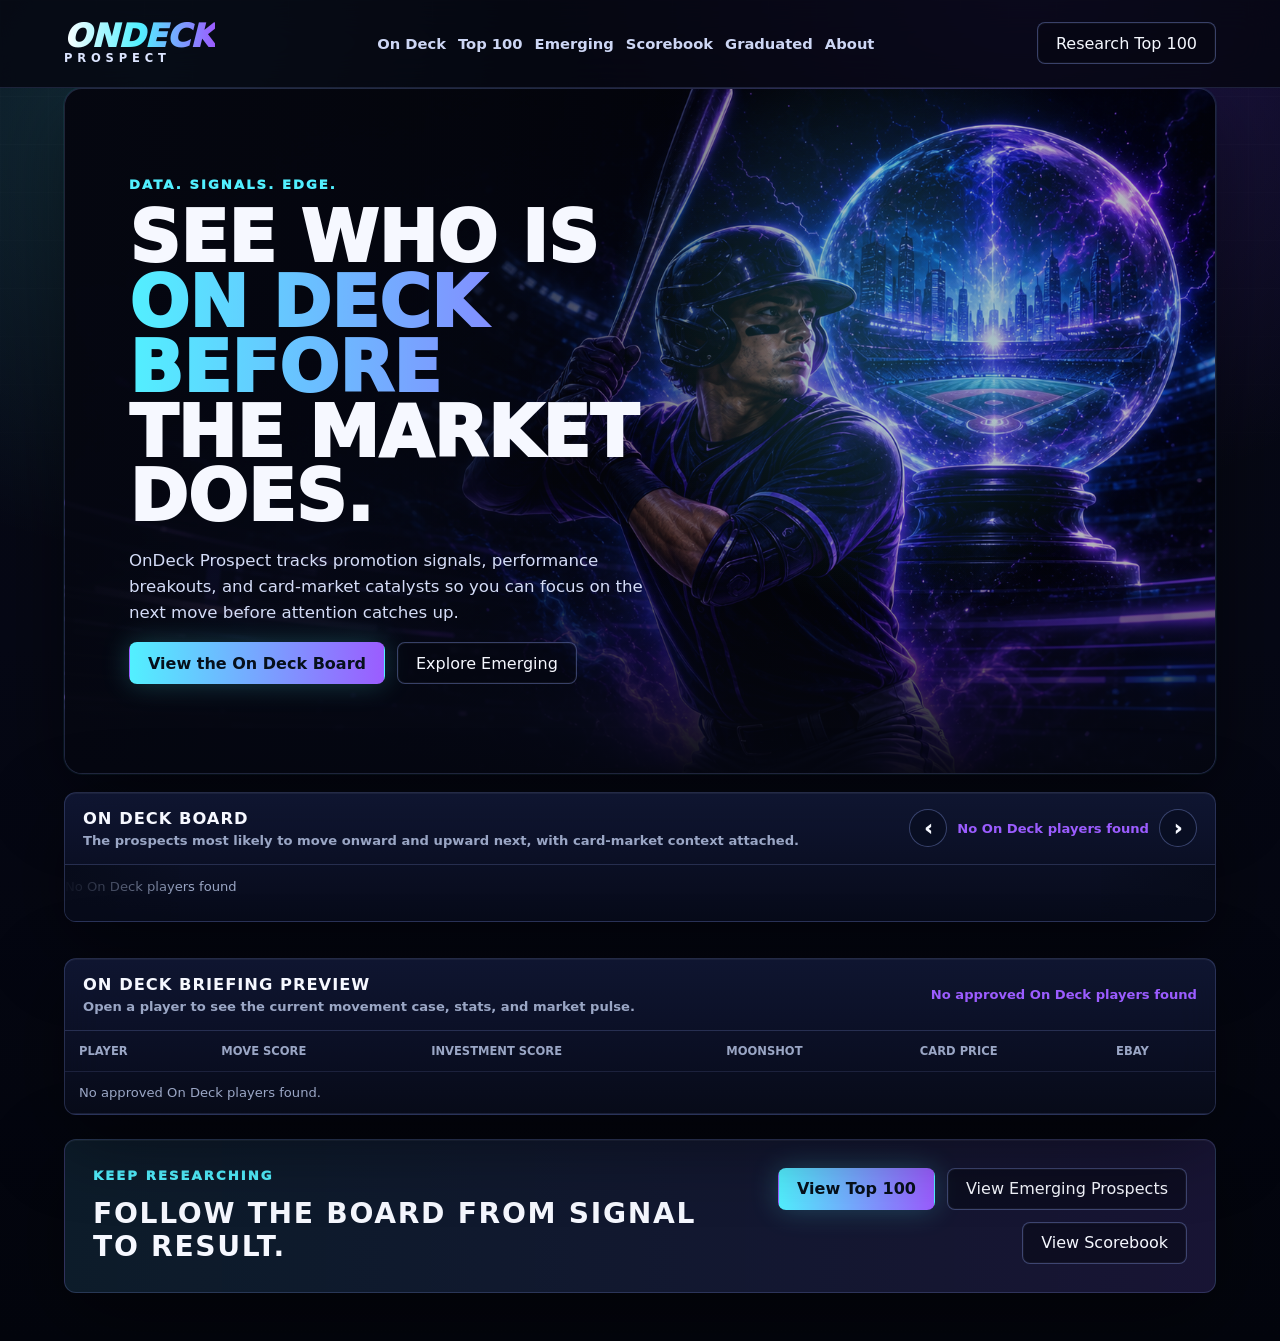
==== index.html @ cf43158f "Refactor On Deck board scoring" ====
<!doctype html>
<html lang="en">
  <head>
    <meta charset="UTF-8" />
    <meta name="viewport" content="width=device-width, initial-scale=1.0" />
    <title>OnDeck Prospect | On Deck Market Intelligence</title>
    <link rel="icon" type="image/svg+xml" href="./assets/favicon.svg?v=20260626-31" />
    <link rel="stylesheet" href="./styles.css?v=20260709-ondeck-scores-1" />
  </head>
  <body>
    <header class="app-header">
      <a class="brand-mark" href="./index.html" aria-label="OnDeck Prospect home">
        <strong>OnDeck</strong>
        <span>Prospect</span>
      </a>
      <nav class="main-nav" aria-label="Primary navigation">
        <a href="./index.html" class="active" aria-current="page">On Deck</a>
        <a href="./top100.html">Top 100</a>
        <a href="./emerging.html">Emerging</a>
        <a href="./scorebook.html">Scorebook</a>
        <a href="./graduated.html">Graduated</a>
        <a href="./about.html">About</a>
      </nav>
      <div class="header-actions">
        <a class="button ghost" href="./top100.html">Research Top 100</a>
      </div>
    </header>

    <main id="dashboard" class="app-shell home-shell">
      <section class="hero-panel" aria-label="OnDeck Prospect hero">
        <div class="hero-copy">
          <p class="eyebrow">Data. Signals. Edge.</p>
          <h1>
            <span>See who is</span>
            <span>on deck before</span>
            <span>the market does.</span>
          </h1>
          <p>
            OnDeck Prospect tracks promotion signals, performance breakouts, and card-market
            catalysts so you can focus on the next move before attention catches up.
          </p>
          <div class="hero-actions">
            <a class="button primary" href="#on-deck">View the On Deck Board</a>
            <a class="button ghost" href="./emerging.html">Explore Emerging</a>
          </div>
        </div>
      </section>

      <section id="on-deck" class="market-board" aria-label="On Deck next prospect moves">
        <div class="panel-heading">
          <div>
            <h2>On Deck Board</h2>
            <p>The prospects most likely to move onward and upward next, with card-market context attached.</p>
          </div>
          <div class="deck-controls" aria-label="On Deck Board controls">
            <button id="deck-prev" class="icon-button" type="button" aria-label="Previous On Deck cards">‹</button>
            <span id="market-count">Loading board data...</span>
            <button id="deck-next" class="icon-button" type="button" aria-label="Next On Deck cards">›</button>
          </div>
        </div>
        <div id="market-board" class="market-grid"></div>
      </section>

      <section id="prospects" class="content-grid briefing-preview">
        <div class="table-panel">
          <div class="panel-heading">
            <div>
              <h2>On Deck Briefing Preview</h2>
              <p>Open a player to see the current movement case, stats, and market pulse.</p>
            </div>
            <span id="row-count">Loading board data...</span>
          </div>
          <div class="table-wrap">
            <table class="on-deck-table">
              <thead>
                <tr>
                  <th>Player</th>
                  <th>Move Score</th>
                  <th>Investment Score</th>
                  <th>Moonshot</th>
                  <th>Card Price</th>
                  <th>eBay</th>
                </tr>
              </thead>
              <tbody id="prospect-rows"></tbody>
            </table>
          </div>
        </div>

        <aside class="card-panel" aria-label="Selected On Deck briefing" hidden>
          <div id="player-card" class="player-card empty">
            <p>Select a player to open the On Deck Briefing.</p>
          </div>
        </aside>
      </section>

      <section class="home-cta" aria-label="Keep researching">
        <div>
          <p class="eyebrow">Keep researching</p>
          <h2>Follow the board from signal to result.</h2>
        </div>
        <div class="home-cta-actions">
          <a class="button primary" href="./top100.html">View Top 100</a>
          <a class="button ghost" href="./emerging.html">View Emerging Prospects</a>
          <a class="button ghost" href="./scorebook.html">View Scorebook</a>
        </div>
      </section>
    </main>

    <script type="module" src="./src/app.js?v=20260709-ondeck-scores-1"></script>
  </body>
</html>
---- styles.css ----
:root {
  color-scheme: dark;
  --page: #050711;
  --panel: rgba(10, 15, 33, 0.82);
  --panel-strong: rgba(13, 19, 43, 0.94);
  --ink: #f6f8ff;
  --muted: #9aa6c5;
  --line: rgba(151, 170, 255, 0.2);
  --cyan: #52f0ff;
  --blue: #4f8dff;
  --violet: #9b5cff;
  --pink: #ff5fcf;
  --green: #38f5a6;
  --yellow: #ffd166;
  --red: #ff6678;
  --shadow: 0 24px 80px rgba(0, 0, 0, 0.45);
  font-family:
    Inter, ui-sans-serif, system-ui, -apple-system, BlinkMacSystemFont, "Segoe UI",
    sans-serif;
}

* {
  box-sizing: border-box;
}

html {
  scroll-behavior: smooth;
}

body {
  margin: 0;
  min-width: 320px;
  color: var(--ink);
  background:
    radial-gradient(circle at 80% 0%, rgba(117, 62, 255, 0.26), transparent 32rem),
    radial-gradient(circle at 12% 8%, rgba(82, 240, 255, 0.16), transparent 28rem),
    linear-gradient(180deg, #070914 0%, #060815 48%, #03050d 100%);
}

body::before {
  content: "";
  position: fixed;
  inset: 0;
  pointer-events: none;
  background:
    linear-gradient(rgba(255, 255, 255, 0.025) 1px, transparent 1px),
    linear-gradient(90deg, rgba(255, 255, 255, 0.02) 1px, transparent 1px);
  background-size: 48px 48px;
  mask-image: linear-gradient(180deg, rgba(0, 0, 0, 0.8), transparent 70%);
}

button,
input,
select {
  font: inherit;
}

a {
  color: inherit;
  text-decoration: none;
}

.app-header {
  position: sticky;
  top: 0;
  z-index: 10;
  display: grid;
  grid-template-columns: auto minmax(0, 1fr) auto;
  align-items: center;
  gap: 24px;
  padding: 22px clamp(18px, 5vw, 72px);
  border-bottom: 1px solid rgba(151, 170, 255, 0.16);
  background: rgba(5, 7, 17, 0.82);
  backdrop-filter: blur(18px);
}

.brand-mark {
  display: grid;
  gap: 0;
  text-transform: uppercase;
}

.brand-mark strong {
  font-size: clamp(1.4rem, 2.5vw, 2.1rem);
  font-style: italic;
  font-weight: 950;
  line-height: 0.9;
  background: linear-gradient(90deg, #fff, var(--cyan), var(--violet));
  -webkit-background-clip: text;
  background-clip: text;
  color: transparent;
}

.brand-mark span {
  color: #dce5ff;
  font-size: 0.72rem;
  font-weight: 900;
  letter-spacing: 0.42em;
}

.main-nav,
.header-actions,
.filter-grid,
.legend,
.hero-actions {
  display: flex;
  align-items: center;
  gap: 12px;
  flex-wrap: wrap;
}

.main-nav {
  justify-content: center;
}

.main-nav a {
  color: #cdd6f4;
  font-size: 0.92rem;
  font-weight: 700;
}

.main-nav a:hover,
.main-nav a.active {
  color: var(--cyan);
}

.button {
  display: inline-flex;
  min-height: 42px;
  align-items: center;
  justify-content: center;
  border: 1px solid rgba(151, 170, 255, 0.36);
  border-radius: 8px;
  padding: 0 18px;
  color: var(--ink);
  background: rgba(9, 14, 33, 0.76);
  box-shadow: inset 0 0 0 1px rgba(255, 255, 255, 0.04);
  cursor: pointer;
}

.icon-button {
  display: inline-flex;
  align-items: center;
  justify-content: center;
  width: 38px;
  height: 38px;
  border: 1px solid rgba(151, 170, 255, 0.34);
  border-radius: 999px;
  color: var(--ink);
  background: rgba(9, 14, 33, 0.76);
  cursor: pointer;
  font-size: 1.2rem;
  font-weight: 950;
}

.button.primary {
  color: #06101b;
  border-color: transparent;
  background: linear-gradient(90deg, var(--cyan), var(--violet));
  font-weight: 900;
  box-shadow: 0 0 28px rgba(82, 240, 255, 0.23);
}

.button.ghost {
  color: var(--ink);
  background: rgba(5, 7, 17, 0.5);
}

.app-shell {
  padding: 0 clamp(18px, 5vw, 72px) 48px;
}

.home-shell {
  display: grid;
  gap: 18px;
}

.page-shell {
  padding-top: 0;
}

.hero-panel {
  position: relative;
  display: block;
  min-height: clamp(560px, 76vh, 760px);
  overflow: hidden;
  border: 1px solid rgba(151, 170, 255, 0.2);
  border-radius: 18px;
  background:
    linear-gradient(90deg, rgba(5, 7, 17, 0.95) 0%, rgba(5, 7, 17, 0.72) 36%, rgba(5, 7, 17, 0.28) 70%),
    url("./assets/ondeck-hero.png") center right / cover no-repeat;
  box-shadow: var(--shadow), 0 0 0 1px rgba(82, 240, 255, 0.08);
}

.hero-panel::after {
  content: "";
  position: absolute;
  inset: 0;
  pointer-events: none;
  background:
    radial-gradient(circle at 72% 34%, rgba(82, 240, 255, 0.22), transparent 18rem),
    linear-gradient(180deg, transparent 66%, rgba(5, 7, 17, 0.94));
}

.hero-copy {
  position: relative;
  z-index: 1;
  display: grid;
  align-content: center;
  max-width: 680px;
  min-height: inherit;
  padding: clamp(28px, 5vw, 70px);
}

.eyebrow {
  margin: 0 0 14px;
  color: var(--cyan);
  font-size: 0.82rem;
  font-weight: 950;
  letter-spacing: 0.16em;
  text-transform: uppercase;
}

h1,
h2,
h3,
p {
  margin-top: 0;
}

h1 {
  display: grid;
  gap: 0;
  max-width: 670px;
  margin-bottom: 18px;
  font-size: clamp(2.75rem, 5.5vw, 5.65rem);
  font-weight: 950;
  letter-spacing: 0;
  line-height: 0.92;
  text-transform: uppercase;
}

h1 span:nth-child(2) {
  background: linear-gradient(90deg, var(--cyan), var(--violet));
  -webkit-background-clip: text;
  background-clip: text;
  color: transparent;
}

.hero-copy p:not(.eyebrow) {
  max-width: 560px;
  color: #d4dcf7;
  font-size: 1.04rem;
  line-height: 1.55;
}

.page-hero {
  display: grid;
  gap: 12px;
  padding: clamp(42px, 7vw, 84px) 0 28px;
}

.page-hero h1 {
  margin: 0;
}

.page-hero p:not(.eyebrow) {
  max-width: 620px;
  color: #d4dcf7;
  font-size: 1.04rem;
  line-height: 1.55;
}

.emerging-shell {
  padding-top: 0;
}

.emerging-note,
.emerging-summary-grid article,
.emerging-board,
.emerging-section {
  border: 1px solid var(--line);
  border-radius: 12px;
  background: linear-gradient(180deg, rgba(17, 24, 54, 0.88), rgba(8, 12, 27, 0.88));
  box-shadow: var(--shadow), inset 0 1px 0 rgba(255, 255, 255, 0.05);
}

.emerging-note {
  display: flex;
  flex-wrap: wrap;
  gap: 10px 16px;
  align-items: center;
  justify-content: space-between;
  margin-bottom: 18px;
  padding: 14px 18px;
  color: #e9efff;
}

.emerging-note span {
  color: var(--muted);
}

.emerging-summary-grid {
  display: grid;
  grid-template-columns: repeat(5, minmax(0, 1fr));
  gap: 12px;
  margin-bottom: 18px;
}

.emerging-summary-grid article {
  padding: 16px;
}

.emerging-summary-grid span,
.emerging-profile-grid span {
  color: var(--muted);
  font-size: 0.72rem;
  font-weight: 800;
  text-transform: uppercase;
}

.emerging-summary-grid strong {
  display: block;
  margin-top: 6px;
  font-size: 1.75rem;
}

.emerging-workbench {
  display: grid;
  grid-template-columns: minmax(0, 1fr);
  gap: 18px;
  align-items: start;
}

.emerging-board {
  overflow: hidden;
}

.emerging-card-back {
  position: relative;
  display: grid;
  gap: 12px;
  padding: 14px;
  border: 1px solid rgba(231, 236, 245, 0.72);
  border-radius: 18px;
  color: #10131b;
  background:
    linear-gradient(135deg, rgba(255, 255, 255, 0.96), rgba(207, 213, 222, 0.92) 44%, rgba(255, 255, 255, 0.96)),
    repeating-linear-gradient(90deg, rgba(11, 14, 23, 0.04) 0 1px, transparent 1px 6px);
  box-shadow:
    inset 0 0 0 4px rgba(18, 22, 34, 0.08),
    inset 0 0 0 9px rgba(255, 255, 255, 0.72),
    0 22px 42px rgba(0, 0, 0, 0.35);
}

.emerging-card-back::before {
  content: "";
  position: absolute;
  inset: 9px;
  border: 2px solid rgba(20, 24, 34, 0.28);
  border-radius: 14px;
  pointer-events: none;
}

.emerging-card-header {
  position: relative;
  z-index: 1;
  display: grid;
  grid-template-columns: minmax(0, 1fr) 74px;
  gap: 12px;
  align-items: stretch;
}

.emerging-card-nameplate {
  display: grid;
  gap: 4px;
  padding: 11px 14px;
  border: 1px solid rgba(10, 14, 28, 0.35);
  border-radius: 999px 18px 18px 999px;
  color: #f8fbff;
  background:
    linear-gradient(180deg, rgba(255, 255, 255, 0.24), transparent 38%),
    linear-gradient(90deg, #111727, #6f7681 48%, #1a2031);
  text-shadow: 0 1px 1px rgba(0, 0, 0, 0.55);
}

.emerging-card-nameplate p,
.emerging-card-nameplate h2,
.emerging-card-nameplate strong {
  margin: 0;
}

.emerging-card-nameplate p {
  color: #dfe8ff;
  font-size: 0.66rem;
  font-weight: 950;
  letter-spacing: 0.12em;
  text-transform: uppercase;
}

.emerging-card-nameplate h2 {
  overflow-wrap: anywhere;
  color: #fff;
  font-size: 1.42rem;
  letter-spacing: 0.08em;
  text-transform: uppercase;
}

.emerging-card-nameplate strong {
  color: #f1f5ff;
  font-size: 0.76rem;
  font-style: italic;
  letter-spacing: 0.06em;
  text-transform: uppercase;
}

.emerging-card-code {
  display: grid;
  place-items: center;
  gap: 3px;
  min-height: 74px;
  border: 2px solid #f8fbff;
  border-radius: 999px;
  color: #fff;
  background:
    radial-gradient(circle at 50% 35%, rgba(82, 240, 255, 0.18), transparent 42%),
    #07101e;
  box-shadow: 0 0 0 2px rgba(5, 8, 20, 0.74);
}

.emerging-card-code span {
  max-width: 62px;
  overflow: hidden;
  text-overflow: ellipsis;
  color: #cbd7ff;
  font-size: 0.62rem;
  font-weight: 950;
  text-transform: uppercase;
  white-space: nowrap;
}

.emerging-card-code strong {
  color: #fff;
  font-size: 1.2rem;
  font-weight: 950;
}

.emerging-card-bio {
  position: relative;
  z-index: 1;
  display: flex;
  flex-wrap: wrap;
  gap: 4px 12px;
  justify-content: center;
  padding: 8px 12px;
  border-bottom: 2px solid rgba(8, 12, 22, 0.82);
  color: #171b26;
  font-size: 0.78rem;
  font-weight: 900;
  text-transform: uppercase;
}

.emerging-card-bio strong {
  color: #070b13;
}

.emerging-briefing-block {
  position: relative;
  z-index: 1;
  display: grid;
  gap: 8px;
  padding: 2px 4px 8px;
  border-bottom: 2px solid rgba(8, 12, 22, 0.82);
}

.emerging-briefing-block h3 {
  display: flex;
  align-items: center;
  gap: 8px;
  margin: 0;
  color: #050811;
  font-size: 0.98rem;
  font-weight: 950;
  letter-spacing: 0.1em;
  text-align: center;
  text-transform: uppercase;
}

.emerging-briefing-block h3::before,
.emerging-briefing-block h3::after {
  content: "";
  flex: 1;
  border-top: 2px dashed rgba(8, 12, 22, 0.82);
}

.emerging-briefing-block p {
  margin: 0;
  color: #161b25;
  font-size: 0.82rem;
  font-weight: 760;
  line-height: 1.42;
}

.emerging-briefing-block strong {
  color: #050811;
  font-weight: 950;
  text-decoration: underline;
  text-transform: uppercase;
}

.emerging-card-section {
  position: relative;
  z-index: 1;
  margin: 0;
  border-color: rgba(8, 12, 22, 0.2);
  color: #111621;
  background: rgba(255, 255, 255, 0.5);
  box-shadow: none;
}

.emerging-card-section .panel-heading h3,
.emerging-card-section .panel-heading span {
  color: #07101d;
}

.emerging-card-section p,
.emerging-card-section .decision-notes p {
  color: #171d29;
}

.emerging-card-section .briefing-score-grid > div,
.emerging-card-section .briefing-market-grid > div,
.emerging-card-section .decision-grid > div,
.emerging-card-section .decision-notes div {
  border-color: rgba(8, 12, 22, 0.16);
  background: rgba(255, 255, 255, 0.66);
}

.emerging-card-section .briefing-score-grid span,
.emerging-card-section .briefing-market-grid span,
.emerging-card-section .decision-grid span,
.emerging-card-section .decision-notes span {
  color: #40495a;
}

.emerging-card-section .briefing-score-grid strong,
.emerging-card-section .briefing-market-grid strong,
.emerging-card-section .decision-grid strong,
.emerging-card-section .briefing-record-table td {
  color: #070b13;
}

.emerging-card-section .briefing-record-table th {
  color: #343d4f;
}

.emerging-record-table {
  min-width: 440px;
}

.emerging-profile-grid {
  display: grid;
  grid-template-columns: repeat(2, minmax(0, 1fr));
  gap: 10px;
  margin-top: 14px;
}

.emerging-profile-grid div {
  border: 1px solid rgba(151, 170, 255, 0.14);
  border-radius: 10px;
  padding: 12px;
  background: rgba(3, 7, 18, 0.34);
}

.emerging-profile-grid strong {
  display: block;
  margin-top: 5px;
}

.emerging-controls {
  grid-template-columns: 1.4fr repeat(4, minmax(120px, 1fr));
}

.emerging-count-heading {
  padding: 18px;
}

.emerging-groups {
  display: grid;
  gap: 12px;
  padding: 0 18px 18px;
}

.emerging-section {
  overflow: hidden;
}

.emerging-section summary {
  display: flex;
  cursor: pointer;
  align-items: center;
  justify-content: space-between;
  padding: 14px 16px;
  color: #eef3ff;
  font-weight: 900;
  list-style: none;
}

.emerging-section summary::-webkit-details-marker {
  display: none;
}

.emerging-section summary strong {
  color: var(--cyan);
}

.emerging-table {
  min-width: 1320px;
}

.emerging-table td:first-child {
  display: grid;
  gap: 2px;
}

.emerging-table td:first-child span {
  color: var(--muted);
  font-size: 0.75rem;
}

.emerging-table tr.selected {
  background: rgba(82, 240, 255, 0.08);
}

.query-cell {
  color: #d8def6;
  font-size: 0.78rem;
  line-height: 1.4;
}

h2 {
  margin-bottom: 0;
  font-size: 1.02rem;
  letter-spacing: 0.06em;
  text-transform: uppercase;
}

.table-panel,
.card-panel,
.team-board,
.market-board,
.war-room,
.edge-board article,
.summary-grid article {
  border: 1px solid var(--line);
  border-radius: 12px;
  background: linear-gradient(180deg, rgba(17, 24, 54, 0.88), rgba(8, 12, 27, 0.88));
  box-shadow: var(--shadow), inset 0 1px 0 rgba(255, 255, 255, 0.05);
  backdrop-filter: blur(18px);
}

.list-controls {
  display: grid;
  gap: 18px;
  padding: 16px 18px;
  border-bottom: 1px solid var(--line);
  background: rgba(4, 7, 18, 0.28);
}

label {
  display: grid;
  gap: 7px;
  color: var(--muted);
  font-size: 0.78rem;
  font-weight: 800;
  text-transform: uppercase;
}

input,
select {
  min-height: 40px;
  border: 1px solid rgba(151, 170, 255, 0.28);
  border-radius: 8px;
  padding: 8px 11px;
  color: var(--ink);
  background: rgba(5, 7, 17, 0.68);
}

input[type="range"] {
  padding-inline: 0;
}

.summary-grid {
  display: grid;
  grid-template-columns: repeat(5, minmax(0, 1fr));
  gap: 14px;
  margin: 18px 0;
}

.dashboard-summary {
  margin: 0;
}

.summary-grid article,
.edge-board article {
  padding: 17px;
}

.summary-grid span,
.edge-board span {
  display: block;
  color: var(--muted);
  font-size: 0.76rem;
  font-weight: 900;
  text-transform: uppercase;
}

.summary-grid strong {
  display: block;
  margin-top: 7px;
  font-size: 1.8rem;
}

.edge-board {
  display: grid;
  grid-template-columns: repeat(4, minmax(0, 1fr));
  gap: 14px;
  margin-bottom: 18px;
}

.edge-card-action {
  position: relative;
  text-align: left;
  cursor: pointer;
  transition:
    border-color 160ms ease,
    background 160ms ease,
    transform 160ms ease;
}

.edge-card-action::after {
  content: "View";
  position: absolute;
  right: 16px;
  bottom: 14px;
  color: var(--cyan);
  font-size: 0.72rem;
  font-weight: 950;
  opacity: 0;
  text-transform: uppercase;
  transition: opacity 160ms ease;
}

.edge-card-action:hover,
.edge-card-action:focus-visible,
.market-card:hover,
.market-card:focus-visible {
  border-color: rgba(82, 240, 255, 0.55);
  background: rgba(10, 19, 43, 0.86);
  outline: none;
  transform: translateY(-1px);
}

.edge-card-action:hover::after,
.edge-card-action:focus-visible::after {
  opacity: 1;
}

.edge-card-action[aria-disabled="true"] {
  cursor: default;
}

.edge-card-action[aria-disabled="true"]::after {
  display: none;
}

.edge-board strong {
  display: block;
  margin-top: 8px;
  color: #ffffff;
  font-size: 1.1rem;
}

.market-board,
.team-board,
.war-room {
  margin-bottom: 18px;
  overflow: hidden;
}

.secondary-tool {
  display: none;
}

.secondary-tool.active-tool {
  display: block;
}

.panel-heading {
  display: flex;
  align-items: center;
  justify-content: space-between;
  gap: 16px;
  padding: 16px 18px;
  border-bottom: 1px solid var(--line);
}

.panel-heading.compact {
  padding: 0 0 12px;
  border-bottom: 0;
}

.panel-heading p {
  margin: 5px 0 0;
  color: var(--muted);
  font-size: 0.82rem;
  font-weight: 700;
}

.panel-heading span {
  color: var(--violet);
  font-size: 0.82rem;
  font-weight: 900;
}

.team-grid {
  display: grid;
  grid-template-columns: repeat(auto-fit, minmax(250px, 1fr));
  gap: 12px;
  padding: 14px;
}

.market-grid {
  position: relative;
  overflow-x: auto;
  scroll-snap-type: x mandatory;
  padding: 14px 0;
  scrollbar-width: thin;
}

.market-grid::before,
.market-grid::after {
  content: "";
  position: absolute;
  top: 0;
  bottom: 0;
  z-index: 2;
  width: min(12vw, 120px);
  pointer-events: none;
}

.market-grid::before {
  left: 0;
  background: linear-gradient(90deg, rgba(7, 11, 26, 0.98), transparent);
}

.market-grid::after {
  right: 0;
  background: linear-gradient(270deg, rgba(7, 11, 26, 0.98), transparent);
}

.market-track {
  display: flex;
  width: max-content;
  gap: 12px;
  padding-inline: 14px;
  cursor: grab;
}

.market-track.is-dragging {
  cursor: grabbing;
  user-select: none;
}

.bubble-board {
  position: relative;
  z-index: 3;
  display: grid;
  gap: 12px;
  margin: 10px 14px 0;
  padding: 14px;
  border: 1px solid rgba(151, 170, 255, 0.16);
  border-radius: 10px;
  background:
    linear-gradient(90deg, rgba(82, 240, 255, 0.08), rgba(117, 62, 255, 0.06)),
    rgba(4, 7, 18, 0.72);
}

.bubble-heading {
  display: flex;
  align-items: end;
  justify-content: space-between;
  gap: 14px;
}

.bubble-heading h3 {
  margin: 0;
  color: white;
  font-size: 0.92rem;
  letter-spacing: 0.08em;
  text-transform: uppercase;
}

.bubble-heading p {
  margin: 0;
  color: var(--muted);
  font-size: 0.8rem;
  font-weight: 800;
}

.bubble-grid {
  display: grid;
  grid-template-columns: repeat(5, minmax(0, 1fr));
  gap: 10px;
}

.bubble-card {
  display: grid;
  gap: 5px;
  min-height: 126px;
  padding: 11px;
  border: 1px solid rgba(151, 170, 255, 0.18);
  border-radius: 8px;
  color: var(--ink);
  background: rgba(5, 8, 20, 0.68);
  text-align: left;
  cursor: pointer;
}

.bubble-card:hover,
.bubble-card:focus-visible {
  border-color: rgba(82, 240, 255, 0.55);
  outline: none;
}

.bubble-card span {
  width: fit-content;
  padding: 3px 8px;
  border-radius: 999px;
  color: #06101b;
  background: var(--yellow);
  font-size: 0.72rem;
  font-weight: 950;
}

.bubble-card strong {
  color: white;
  font-size: 0.9rem;
}

.bubble-card em,
.bubble-card small {
  color: var(--muted);
  font-style: normal;
  font-size: 0.74rem;
  line-height: 1.32;
}

.bubble-card small {
  color: #d8def6;
}

.market-card,
.team-card,
.news-panel article,
.card-market-panel {
  border: 1px solid rgba(151, 170, 255, 0.2);
  border-radius: 10px;
  background: rgba(4, 7, 18, 0.64);
}

.market-card {
  display: grid;
  gap: 9px;
  flex: 0 0 clamp(230px, 20vw, 286px);
  scroll-snap-align: start;
  padding: 12px 13px;
  color: var(--ink);
  cursor: pointer;
  text-align: left;
  transition:
    border-color 160ms ease,
    background 160ms ease,
    transform 160ms ease;
}

.market-label,
.market-badge {
  color: var(--green);
  font-size: 0.78rem;
  font-weight: 950;
}

.market-card h3 {
  margin: 4px 0 2px;
  font-size: 0.98rem;
}

.market-card p {
  margin: 0;
  color: var(--muted);
  font-size: 0.76rem;
  line-height: 1.35;
}

.market-thesis {
  color: #d8def6;
}

.deck-controls {
  display: inline-flex;
  align-items: center;
  gap: 10px;
}

.market-price strong {
  display: block;
  font-size: 1.65rem;
  line-height: 1;
  background: linear-gradient(90deg, var(--cyan), var(--violet));
  -webkit-background-clip: text;
  background-clip: text;
  color: transparent;
}

.insight-card .market-price strong {
  font-size: clamp(1.2rem, 2vw, 1.55rem);
}

.insight-card .market-price span {
  display: block;
  margin-top: 6px;
  text-transform: none;
}

.market-price span,
.market-card dt,
.card-market-grid span {
  color: var(--muted);
  font-size: 0.72rem;
  font-weight: 800;
  text-transform: uppercase;
}

.sparkline svg {
  width: 100%;
  height: 46px;
}

.sparkline polyline {
  fill: none;
  stroke: url("#unused");
  stroke: var(--cyan);
  stroke-width: 3;
  filter: drop-shadow(0 0 8px rgba(82, 240, 255, 0.65));
}

.market-card dl,
.card-market-grid {
  display: grid;
  grid-template-columns: repeat(3, minmax(0, 1fr));
  gap: 10px;
  margin: 0;
}

.card-market-grid {
  grid-template-columns: repeat(3, minmax(0, 1fr));
}

.market-card div,
.market-card dd,
.market-card dt {
  min-width: 0;
}

.market-card dd {
  margin: 4px 0 0;
  color: #fff;
  font-weight: 900;
}

.team-card {
  display: grid;
  grid-template-columns: 48px minmax(0, 1fr);
  align-items: center;
  gap: 12px;
  min-height: 88px;
  padding: 11px;
  color: var(--ink);
  text-align: left;
  cursor: pointer;
}

.team-card:hover,
tbody tr:hover,
tbody tr.selected {
  background: rgba(82, 240, 255, 0.08);
}

body[data-view="war"] .hero-panel,
body[data-view="war"] #on-deck,
body[data-view="war"] #break-board,
body[data-view="war"] #graduated,
body[data-view="war"] #prospects,
body[data-view="war"] #top-100,
body[data-view="war"] #about {
  display: none;
}

body[data-view="war"] #dugout {
  display: block;
  min-height: calc(100vh - 132px);
}

body[data-view="scorebook"] .hero-panel,
body[data-view="scorebook"] #on-deck,
body[data-view="scorebook"] #break-board,
body[data-view="scorebook"] #dugout,
body[data-view="scorebook"] #graduated,
body[data-view="scorebook"] #prospects,
body[data-view="scorebook"] #top-100,
body[data-view="scorebook"] #about {
  display: none;
}

body[data-view="scorebook"] #scorebook {
  display: block;
  min-height: calc(100vh - 132px);
}

body[data-view="graduated"] .hero-panel,
body[data-view="graduated"] #on-deck,
body[data-view="graduated"] #break-board,
body[data-view="graduated"] #dugout,
body[data-view="graduated"] #prospects,
body[data-view="graduated"] #top-100,
body[data-view="graduated"] #about,
body[data-view="graduated"] #scorebook {
  display: none;
}

body[data-view="graduated"] #graduated {
  display: block;
  min-height: calc(100vh - 132px);
}

.tool-page-nav {
  display: flex;
  justify-content: flex-start;
  padding: 14px 18px 0;
}

.war-room-page {
  display: grid;
  gap: 16px;
}

.depth-chart-board {
  overflow: hidden;
  border: 1px solid rgba(238, 167, 54, 0.28);
  border-radius: 14px;
  background:
    radial-gradient(circle at 18% 0%, rgba(238, 167, 54, 0.18), transparent 16rem),
    linear-gradient(rgba(151, 170, 255, 0.045) 1px, transparent 1px),
    linear-gradient(90deg, rgba(151, 170, 255, 0.035) 1px, transparent 1px),
    rgba(5, 9, 20, 0.82);
  background-size: auto, 28px 28px, 28px 28px, auto;
}

.depth-board-head,
.bullpen-heading {
  display: flex;
  align-items: center;
  justify-content: space-between;
  gap: 16px;
  padding: 16px 18px;
  border-bottom: 1px solid rgba(151, 170, 255, 0.16);
}

.depth-board-head h3,
.bullpen-heading h3 {
  margin: 0;
  color: white;
  font-size: 1.02rem;
  letter-spacing: 0.06em;
  text-transform: uppercase;
}

.lane-legend {
  display: flex;
  flex-wrap: wrap;
  gap: 14px;
  color: var(--muted);
  font-size: 0.72rem;
  font-weight: 900;
  text-transform: uppercase;
}

.lane-legend span {
  display: inline-flex;
  align-items: center;
  gap: 7px;
}

.lane-legend i {
  width: 22px;
  height: 3px;
  border-radius: 999px;
}

.lane-legend .clean {
  background: var(--green);
}

.lane-legend .moderate {
  background: var(--yellow);
}

.lane-legend .blocked {
  background: var(--red);
}

.depth-lanes {
  display: grid;
  grid-template-columns: repeat(6, minmax(150px, 1fr));
  gap: 1px;
  padding: 14px;
  overflow-x: auto;
}

.depth-lanes .field-position {
  position: relative;
  left: auto;
  right: auto;
  top: auto;
  bottom: auto;
  z-index: 1;
  display: grid;
  align-content: start;
  gap: 12px;
  width: auto;
  min-height: 360px;
  padding: 14px;
  border-right: 1px solid rgba(151, 170, 255, 0.14);
  border-radius: 0;
  background:
    linear-gradient(180deg, rgba(13, 23, 50, 0.9), rgba(5, 8, 19, 0.76)),
    rgba(4, 7, 18, 0.72);
  box-shadow: none;
  transform: none;
}

.depth-lanes .field-position:last-child {
  border-right: 0;
}

.depth-lanes .field-position::before {
  content: "";
  position: absolute;
  left: 14px;
  right: 14px;
  bottom: 48px;
  height: 3px;
  border-radius: 999px;
  background: var(--red);
  box-shadow: 0 0 12px rgba(255, 71, 117, 0.38);
}

.depth-lanes .field-position.clean-path::before {
  background: var(--green);
  box-shadow: 0 0 12px rgba(119, 242, 120, 0.38);
}

.depth-lanes .field-position.moderate-path::before {
  background: var(--yellow);
  box-shadow: 0 0 12px rgba(255, 202, 88, 0.38);
}

.depth-lanes .field-position header {
  align-items: center;
  min-height: 38px;
  padding-bottom: 10px;
  border-bottom: 1px solid rgba(151, 170, 255, 0.13);
}

.depth-lanes .field-position header strong:first-child {
  color: white;
  font-size: 1.12rem;
  letter-spacing: 0.04em;
}

.depth-lanes .field-position header strong:last-child {
  color: var(--orange);
}

.depth-lanes .field-position p {
  margin: 0;
  color: var(--muted);
  font-size: 0.76rem;
  line-height: 1.42;
}

.depth-lanes .field-tile-stack {
  align-content: start;
  gap: 9px;
}

.depth-lanes .current-player-chip,
.depth-lanes .war-prospect,
.pitching-lane .current-player-chip,
.pitching-lane .war-prospect {
  border-radius: 10px;
  background:
    linear-gradient(90deg, rgba(82, 240, 255, 0.08), rgba(238, 167, 54, 0.06)),
    rgba(4, 7, 18, 0.78);
}

.depth-lanes .war-prospect {
  grid-template-columns: 26px minmax(0, 1fr);
}

.depth-lanes .war-prospect b,
.depth-lanes .war-prospect small {
  justify-self: start;
}

.bullpen-page {
  overflow: hidden;
  padding: 0;
  border-color: rgba(238, 167, 54, 0.28);
  background:
    linear-gradient(180deg, rgba(4, 7, 18, 0.52), rgba(4, 7, 18, 0.96) 42%, rgba(4, 7, 18, 0.92)),
    linear-gradient(90deg, rgba(4, 7, 18, 0.9), rgba(4, 7, 18, 0.2) 48%, rgba(4, 7, 18, 0.92)),
    url("./assets/bullpen-header.png") center 35% / cover no-repeat;
}

.bullpen-heading .eyebrow {
  margin: 0 0 5px;
}

.bullpen-heading span {
  color: var(--muted);
  font-size: 0.78rem;
  font-weight: 900;
  text-transform: uppercase;
}

.bullpen-page .pitching-lanes {
  grid-template-columns: repeat(2, minmax(280px, 1fr));
  padding: 14px;
}

.bullpen-page .pitching-lane {
  min-height: 310px;
  border-color: rgba(238, 167, 54, 0.24);
  background:
    radial-gradient(ellipse at 25% 84%, rgba(238, 167, 54, 0.28), transparent 34%),
    radial-gradient(ellipse at 75% 84%, rgba(238, 167, 54, 0.24), transparent 34%),
    linear-gradient(180deg, rgba(12, 18, 34, 0.88), rgba(5, 8, 19, 0.86));
}

.bullpen-page .pitching-lane::after {
  content: "";
  position: absolute;
  left: 10%;
  right: 10%;
  bottom: 30px;
  height: 1px;
  background: linear-gradient(90deg, transparent, rgba(238, 167, 54, 0.68), transparent);
}

.bullpen-page .bullpen-visual {
  min-height: 235px;
}

.bullpen-page .mound-stack {
  min-height: 215px;
  border-radius: 120px 120px 16px 16px;
  background:
    radial-gradient(ellipse at 50% 92%, rgba(238, 167, 54, 0.34), transparent 50%),
    linear-gradient(180deg, rgba(8, 15, 30, 0.38), rgba(5, 8, 19, 0.62));
}

@media (max-width: 980px) {
  .depth-lanes,
  .bullpen-page .pitching-lanes {
    grid-template-columns: repeat(2, minmax(230px, 1fr));
  }
}

@media (max-width: 680px) {
  .tool-page-nav {
    padding: 12px 12px 0;
  }

  .depth-board-head,
  .bullpen-heading {
    display: grid;
  }

  .depth-lanes,
  .bullpen-page .pitching-lanes {
    grid-template-columns: 1fr;
  }

  .depth-lanes .field-position {
    min-height: auto;
  }
}

.team-logo-wrap {
  display: inline-flex;
  align-items: center;
  justify-content: center;
  width: 48px;
  height: 48px;
}

.team-logo-wrap img {
  max-width: 48px;
  max-height: 48px;
  filter: drop-shadow(0 0 10px rgba(82, 240, 255, 0.16));
}

.team-logo-wrap strong {
  color: var(--cyan);
  font-size: 0.86rem;
}

.team-card-body {
  display: grid;
  gap: 5px;
  min-width: 0;
}

.team-card-top {
  display: flex;
  align-items: center;
  justify-content: space-between;
  gap: 10px;
}

.team-card-top strong {
  overflow: hidden;
  font-size: 0.92rem;
  text-overflow: ellipsis;
  white-space: nowrap;
}

.team-card-top b {
  display: inline-flex;
  align-items: center;
  justify-content: center;
  min-width: 32px;
  min-height: 30px;
  border-radius: 999px;
  color: #06101b;
  background: linear-gradient(90deg, var(--cyan), var(--violet));
  font-size: 1rem;
}

.team-card-body > span:last-child {
  display: -webkit-box;
  overflow: hidden;
  color: var(--muted);
  font-size: 0.78rem;
  font-weight: 700;
  line-height: 1.35;
  -webkit-box-orient: vertical;
  -webkit-line-clamp: 2;
}

.war-room {
  position: relative;
}

.war-room-hero {
  position: relative;
  isolation: isolate;
  min-height: 270px;
  display: flex;
  align-items: center;
  justify-content: space-between;
  gap: 18px;
  overflow: hidden;
  padding: 28px;
  border-bottom: 1px solid var(--line);
  background:
    linear-gradient(90deg, rgba(4, 7, 18, 0.96) 0%, rgba(4, 7, 18, 0.76) 45%, rgba(4, 7, 18, 0.22) 100%),
    linear-gradient(180deg, rgba(4, 7, 18, 0.16), rgba(4, 7, 18, 0.94)),
    url("./assets/dugout-header.png") center right / cover no-repeat;
}

.war-room-hero::after {
  content: "";
  position: absolute;
  inset: auto 0 0;
  z-index: -1;
  height: 46%;
  background: linear-gradient(180deg, transparent, rgba(4, 7, 18, 0.96));
}

.war-room-team {
  position: relative;
  z-index: 1;
  display: flex;
  align-items: center;
  min-width: 0;
  gap: 14px;
  max-width: 820px;
}

.war-room-team .eyebrow {
  margin-bottom: 7px;
}

.war-room-team h2 {
  font-size: clamp(1.45rem, 3vw, 2.25rem);
}

.war-room-team p:last-child {
  max-width: 760px;
  margin: 8px 0 0;
  color: var(--muted);
  font-weight: 700;
}

.war-room-logo {
  width: 64px;
  height: 64px;
  flex: 0 0 64px;
}

.war-room-board {
  display: grid;
  gap: 16px;
  padding: 14px;
  background:
    linear-gradient(rgba(151, 170, 255, 0.045) 1px, transparent 1px),
    linear-gradient(90deg, rgba(151, 170, 255, 0.035) 1px, transparent 1px);
  background-size: 28px 28px;
}

.field-war-room {
  display: grid;
  grid-template-columns: 1fr;
  gap: 16px;
  align-items: stretch;
}

.field-diamond {
  position: relative;
  min-height: 690px;
  overflow: hidden;
  border: 1px solid rgba(82, 240, 255, 0.2);
  border-radius: 14px;
  background:
    radial-gradient(ellipse at 50% 8%, rgba(66, 225, 139, 0.22) 0 24%, transparent 24.5%),
    linear-gradient(180deg, rgba(23, 90, 70, 0.28) 0%, rgba(18, 80, 52, 0.18) 54%, rgba(103, 76, 42, 0.2) 100%),
    linear-gradient(180deg, rgba(8, 25, 34, 0.94), rgba(4, 8, 19, 0.94));
}

.field-grass,
.field-infield {
  position: absolute;
  pointer-events: none;
}

.field-grass {
  left: 5%;
  right: 5%;
  top: 5%;
  height: 58%;
  border: 1px solid rgba(66, 225, 139, 0.18);
  border-radius: 50% 50% 28% 28% / 72% 72% 28% 28%;
  background:
    repeating-linear-gradient(90deg, rgba(255, 255, 255, 0.025) 0 18px, transparent 18px 42px),
    linear-gradient(135deg, rgba(66, 225, 139, 0.08), rgba(82, 240, 255, 0.03));
}

.field-infield {
  left: 50%;
  top: 58%;
  width: 310px;
  height: 260px;
  border: 1px solid rgba(238, 198, 111, 0.38);
  border-radius: 46% 46% 12px 12px;
  background:
    radial-gradient(ellipse at 50% 100%, rgba(238, 198, 111, 0.2), transparent 56%),
    linear-gradient(180deg, rgba(238, 198, 111, 0.16), rgba(238, 198, 111, 0.06));
  clip-path: polygon(50% 0, 100% 56%, 50% 100%, 0 56%);
  transform: translate(-50%, -50%);
}

.base-marker {
  position: absolute;
  z-index: 1;
  width: 16px;
  height: 16px;
  border: 1px solid rgba(255, 255, 255, 0.72);
  border-radius: 3px;
  background: rgba(255, 255, 255, 0.88);
  box-shadow: 0 0 14px rgba(255, 255, 255, 0.22);
  transform: translate(-50%, -50%) rotate(45deg);
}

.base-home {
  left: 50%;
  top: 78%;
}

.base-first {
  left: 61%;
  top: 60%;
}

.base-second {
  left: 50%;
  top: 43%;
}

.base-third {
  left: 39%;
  top: 60%;
}

.field-position {
  position: absolute;
  z-index: 2;
  display: grid;
  gap: 9px;
  width: clamp(168px, 18vw, 220px);
  padding: 9px;
  border: 0;
  border-radius: 0;
  background: transparent;
  box-shadow: none;
}

.field-position.has-prospect {
  border-color: rgba(82, 240, 255, 0.34);
}

.field-position.empty-position {
  opacity: 0.68;
}

.field-position header {
  display: flex;
  align-items: center;
  justify-content: space-between;
  gap: 8px;
}

.field-position header span {
  display: inline-flex;
  align-items: center;
  justify-content: center;
  min-width: 34px;
  min-height: 30px;
  border-radius: 8px;
  color: #06101b;
  background: linear-gradient(90deg, var(--cyan), var(--violet));
  font-size: 0.82rem;
  font-weight: 950;
}

.field-position header strong {
  color: var(--cyan);
  font-size: 0.68rem;
  font-weight: 950;
  text-transform: uppercase;
}

.pos-c {
  left: 50%;
  bottom: 4%;
  transform: translateX(-50%);
}

.pos-first {
  right: 8%;
  top: 58%;
}

.pos-second {
  right: 1%;
  top: 25%;
}

.pos-third {
  left: 8%;
  top: 58%;
}

.pos-short {
  left: 1%;
  top: 25%;
}

.pos-outfield {
  left: 50%;
  top: 3%;
  transform: translateX(-50%);
}

.current-stack,
.field-tile-stack,
.prospect-bubbles {
  display: grid;
  gap: 7px;
}

.current-player-chip {
  position: relative;
  display: grid;
  grid-template-columns: minmax(0, 1fr) auto;
  gap: 6px;
  align-items: center;
  min-height: 34px;
  padding: 7px;
  border: 1px solid rgba(151, 170, 255, 0.16);
  border-radius: 8px;
  color: var(--ink);
  background: rgba(9, 14, 33, 0.82);
  text-align: left;
}

.current-player-chip.has-flag {
  cursor: pointer;
}

.current-player-chip b,
.current-player-chip em {
  display: block;
  overflow: hidden;
  text-overflow: ellipsis;
  white-space: nowrap;
}

.current-player-chip b {
  color: white;
  font-size: 0.82rem;
}

.current-player-chip em {
  color: var(--muted);
  font-size: 0.68rem;
  font-style: normal;
  font-weight: 800;
  text-transform: uppercase;
}

.current-player-chip i,
.flag-legend i {
  display: inline-block;
  width: 9px;
  height: 9px;
  border-radius: 999px;
  background: var(--red);
  box-shadow: 0 0 12px rgba(255, 71, 117, 0.62);
}

.current-player-chip small {
  grid-column: 1 / -1;
  display: none;
  gap: 6px;
  padding: 8px;
  border: 1px solid rgba(255, 71, 117, 0.2);
  border-radius: 8px;
  color: #f4d8e0;
  background: rgba(255, 71, 117, 0.08);
  font-size: 0.72rem;
  line-height: 1.38;
}

.current-player-chip[aria-expanded="true"] small {
  display: grid;
}

.current-player-chip small strong {
  display: block;
  margin-bottom: 2px;
  color: #fff;
  font-size: 0.7rem;
  text-transform: uppercase;
}

.empty-chip,
.empty-prospect {
  display: block;
  padding: 7px;
  border: 1px dashed rgba(151, 170, 255, 0.2);
  border-radius: 8px;
  color: var(--muted);
  font-size: 0.72rem;
  font-weight: 800;
}

.position-callouts,
.dugout-read {
  display: grid;
  align-content: start;
  gap: 12px;
  padding: 15px 16px;
  border: 1px solid rgba(238, 167, 54, 0.24);
  border-radius: 14px;
  background:
    linear-gradient(90deg, rgba(238, 167, 54, 0.1), transparent 42%),
    rgba(5, 8, 20, 0.74);
}

.position-callouts p,
.dugout-read p,
.flag-legend {
  margin: 0;
  color: #d8def6;
  font-size: 0.84rem;
  line-height: 1.48;
}

.dugout-read .panel-heading {
  padding: 0;
}

.dugout-read p {
  margin: 0;
}

.pitching-war-room {
  grid-column: 1 / -1;
  display: grid;
  gap: 12px;
  padding: 14px;
  border: 1px solid rgba(82, 240, 255, 0.2);
  border-radius: 14px;
  background:
    radial-gradient(circle at 0% 0%, rgba(82, 240, 255, 0.1), transparent 16rem),
    rgba(5, 8, 20, 0.62);
}

.pitching-war-room.bullpen-page {
  overflow: hidden;
  padding: 0;
  border-color: rgba(238, 167, 54, 0.28);
  background:
    linear-gradient(180deg, rgba(4, 7, 18, 0.28), rgba(4, 7, 18, 0.96) 48%, rgba(4, 7, 18, 0.92)),
    linear-gradient(90deg, rgba(4, 7, 18, 0.9), rgba(4, 7, 18, 0.18) 52%, rgba(4, 7, 18, 0.86)),
    url("./assets/bullpen-header.png") center 35% / cover no-repeat;
}

.pitching-war-room.bullpen-page .bullpen-heading {
  min-height: 220px;
  align-items: end;
}

.pitching-lanes {
  display: grid;
  grid-template-columns: repeat(2, minmax(0, 1fr));
  gap: 12px;
}

.pitching-lane {
  position: relative;
  display: grid;
  gap: 10px;
  overflow: hidden;
  padding: 12px;
  border: 1px solid rgba(151, 170, 255, 0.22);
  border-radius: 12px;
  background:
    radial-gradient(ellipse at 24% 72%, rgba(238, 198, 111, 0.22), transparent 32%),
    radial-gradient(ellipse at 76% 72%, rgba(238, 198, 111, 0.18), transparent 32%),
    linear-gradient(90deg, rgba(82, 240, 255, 0.07), rgba(117, 62, 255, 0.07)),
    rgba(6, 12, 28, 0.78);
}

.pitching-lane::before {
  content: "";
  position: absolute;
  right: -34px;
  bottom: -42px;
  width: 150px;
  height: 150px;
  border: 1px solid rgba(238, 198, 111, 0.3);
  border-radius: 999px;
  background: radial-gradient(circle, rgba(238, 198, 111, 0.12), transparent 64%);
}

.bullpen-visual {
  position: relative;
  display: grid;
  grid-template-columns: repeat(2, minmax(0, 1fr));
  gap: 14px;
  min-height: 190px;
  align-items: end;
}

.mound-stack {
  position: relative;
  z-index: 1;
  display: grid;
  align-content: end;
  gap: 7px;
  min-height: 170px;
  padding: 16px 10px 12px;
  border: 1px solid rgba(238, 198, 111, 0.22);
  border-radius: 999px 999px 14px 14px;
  background:
    radial-gradient(ellipse at 50% 100%, rgba(238, 198, 111, 0.22), transparent 58%),
    rgba(5, 8, 20, 0.34);
}

.mound-stack::before {
  content: "MLB";
  position: absolute;
  top: 10px;
  left: 50%;
  color: rgba(255, 255, 255, 0.6);
  font-size: 0.68rem;
  font-weight: 950;
  letter-spacing: 0.08em;
  transform: translateX(-50%);
}

.prospect-mound::before {
  content: "Prospects";
}

.pitching-lane header {
  display: flex;
  justify-content: space-between;
  gap: 10px;
}

.pitching-lane header span {
  color: white;
  font-weight: 950;
}

.pitching-lane header strong {
  color: var(--cyan);
  font-size: 0.72rem;
  font-weight: 950;
  text-transform: uppercase;
}

.flag-legend {
  display: grid;
  gap: 8px;
  color: var(--muted);
  font-weight: 800;
}

.flag-legend span:first-child {
  display: flex;
  gap: 8px;
  align-items: center;
}

.depth-column {
  display: grid;
  align-content: start;
  gap: 12px;
  min-width: 0;
  overflow: hidden;
  border: 1px solid rgba(151, 170, 255, 0.24);
  border-radius: 10px;
  background:
    radial-gradient(circle at 18% 0%, rgba(82, 240, 255, 0.12), transparent 14rem),
    linear-gradient(180deg, rgba(11, 18, 42, 0.92), rgba(4, 7, 18, 0.76)),
    rgba(4, 7, 18, 0.72);
}

.depth-column-head {
  display: flex;
  align-items: start;
  justify-content: space-between;
  gap: 12px;
  padding: 14px 14px 0;
}

.depth-column-head span {
  color: var(--cyan);
  font-size: 0.72rem;
  font-weight: 950;
  text-transform: uppercase;
}

.depth-column-head h3 {
  margin: 6px 0 0;
  font-size: 1.2rem;
}

.depth-column-head strong {
  flex: 0 0 auto;
  padding: 5px 9px;
  border: 1px solid rgba(82, 240, 255, 0.28);
  border-radius: 999px;
  color: var(--cyan);
  background: rgba(82, 240, 255, 0.08);
  font-size: 0.7rem;
  text-transform: uppercase;
}

.depth-path {
  height: 5px;
  margin: 0 14px;
  overflow: hidden;
  border-radius: 999px;
  background: rgba(151, 170, 255, 0.18);
}

.depth-path span {
  display: block;
  height: 100%;
  border-radius: inherit;
  background: linear-gradient(90deg, var(--green), var(--cyan), var(--violet));
  box-shadow: 0 0 14px rgba(82, 240, 255, 0.48);
}

.depth-tier {
  display: grid;
  gap: 9px;
  padding: 0 14px;
}

.depth-tier:last-child {
  padding-bottom: 14px;
}

.depth-tier-label {
  display: flex;
  align-items: center;
  justify-content: space-between;
  gap: 12px;
}

.depth-tier-label span {
  display: block;
  color: var(--muted);
  font-size: 0.68rem;
  font-weight: 950;
  text-transform: uppercase;
}

.depth-tier-label b {
  overflow: hidden;
  color: #d9e2ff;
  font-size: 0.72rem;
  font-weight: 800;
  text-align: right;
  text-overflow: ellipsis;
  white-space: nowrap;
}

.depth-list {
  display: grid;
  gap: 7px;
  margin: 0;
  padding: 0;
  list-style: none;
}

.depth-list li {
  display: grid;
  grid-template-columns: 30px minmax(0, 1fr);
  gap: 2px 10px;
  min-height: 48px;
  padding: 9px;
  border: 1px solid rgba(151, 170, 255, 0.16);
  border-radius: 8px;
  background: rgba(5, 8, 20, 0.52);
}

.depth-rank {
  grid-row: 1 / span 2;
  display: inline-flex;
  align-items: center;
  justify-content: center;
  width: 28px;
  height: 28px;
  border-radius: 999px;
  color: #07101d;
  background: rgba(151, 170, 255, 0.88);
  font-size: 0.78rem;
  font-weight: 950;
}

.depth-list strong {
  overflow: hidden;
  color: #fff;
  text-overflow: ellipsis;
  white-space: nowrap;
}

.depth-list em {
  color: var(--muted);
  font-style: normal;
  font-size: 0.74rem;
}

.depth-arrow {
  display: grid;
  place-items: center;
  min-height: 26px;
}

.depth-arrow span {
  position: relative;
  width: calc(100% - 56px);
  height: 1px;
  background: linear-gradient(90deg, transparent, rgba(82, 240, 255, 0.8), transparent);
}

.depth-arrow span::after {
  content: "";
  position: absolute;
  left: 50%;
  top: -4px;
  width: 9px;
  height: 9px;
  border-right: 1px solid rgba(82, 240, 255, 0.9);
  border-bottom: 1px solid rgba(82, 240, 255, 0.9);
  transform: translateX(-50%) rotate(45deg);
}

.war-prospects {
  display: grid;
  gap: 8px;
}

.war-prospect {
  display: grid;
  grid-template-columns: 30px minmax(0, 1fr) auto;
  gap: 6px 10px;
  padding: 11px;
  border: 1px solid rgba(82, 240, 255, 0.18);
  border-radius: 8px;
  color: var(--ink);
  background: rgba(6, 12, 28, 0.76);
  text-align: left;
  cursor: pointer;
}

.war-prospect i {
  grid-row: 1 / span 2;
  display: inline-flex;
  align-items: center;
  justify-content: center;
  width: 28px;
  height: 28px;
  border-radius: 999px;
  color: #06101b;
  background: linear-gradient(90deg, var(--cyan), var(--violet));
  font-style: normal;
  font-size: 0.78rem;
  font-weight: 950;
}

.war-prospect:hover,
.war-prospect:focus-visible {
  border-color: rgba(82, 240, 255, 0.58);
  outline: none;
}

.war-prospect span {
  display: grid;
  min-width: 0;
  gap: 3px;
}

.war-prospect strong,
.war-prospect em {
  overflow: hidden;
  text-overflow: ellipsis;
  white-space: nowrap;
}

.war-prospect em {
  color: var(--muted);
  font-style: normal;
  font-size: 0.78rem;
}

.war-prospect b {
  color: var(--cyan);
  font-size: 1rem;
}

.war-prospect small {
  grid-column: 2 / -1;
  width: fit-content;
  padding: 3px 8px;
  border-radius: 999px;
  color: #06101b;
  background: rgba(82, 240, 255, 0.9);
  font-size: 0.68rem;
  font-weight: 950;
  text-transform: uppercase;
}

.field-position .war-prospect {
  grid-template-columns: 24px minmax(0, 1fr) auto;
  gap: 4px 7px;
  padding: 7px;
  background:
    linear-gradient(90deg, rgba(82, 240, 255, 0.08), rgba(117, 62, 255, 0.08)),
    rgba(6, 12, 28, 0.82);
}

.field-position .war-prospect i {
  width: 22px;
  height: 22px;
  font-size: 0.7rem;
}

.field-position .war-prospect strong {
  font-size: 0.8rem;
}

.field-position .war-prospect em {
  font-size: 0.68rem;
}

.field-position .war-prospect b {
  font-size: 0.86rem;
}

.field-position .war-prospect small {
  display: none;
}

.content-grid {
  display: grid;
  grid-template-columns: minmax(360px, 0.85fr) minmax(0, 1.55fr);
  gap: 18px;
  align-items: start;
}

.content-grid:not(.profile-open) {
  grid-template-columns: 1fr;
}

.content-grid:not(.profile-open) .table-panel {
  order: 1;
}

.card-panel {
  position: sticky;
  top: 104px;
  max-height: calc(100vh - 124px);
  order: 1;
  overflow: auto;
}

.table-panel {
  order: 2;
}

.reference-panel {
  margin: 18px 0;
}

.reference-panel .list-controls {
  border-bottom: 1px solid var(--line);
}

.reference-panel tbody td:last-child {
  min-width: 220px;
  color: #d8def6;
  font-size: 0.82rem;
  line-height: 1.4;
}

.reference-panel table {
  min-width: 1540px;
}

.on-deck-table {
  min-width: 880px;
}

.diagnostics-panel {
  overflow: hidden;
}

.diagnostics-filter-bar {
  display: flex;
  flex-wrap: wrap;
  gap: 8px;
  padding: 14px;
  border-bottom: 1px solid var(--line);
}

.diagnostics-table-wrap {
  max-height: 72vh;
}

.diagnostics-table {
  min-width: 2280px;
}

.diagnostics-table th {
  position: sticky;
  top: 0;
  z-index: 1;
  background: rgba(5, 7, 17, 0.96);
}

.diagnostics-table td {
  vertical-align: top;
  font-size: 0.78rem;
}

.diagnostic-eligible {
  background: rgba(56, 245, 166, 0.035);
}

.diagnostic-excluded {
  background: rgba(255, 255, 255, 0.01);
}

.table-panel {
  overflow: hidden;
}

.table-wrap {
  overflow: auto;
}

table {
  width: 100%;
  border-collapse: collapse;
  min-width: 1160px;
}

th,
td {
  padding: 13px 14px;
  text-align: left;
  border-bottom: 1px solid rgba(151, 170, 255, 0.13);
}

th {
  color: var(--muted);
  font-size: 0.72rem;
  text-transform: uppercase;
}

tbody tr {
  cursor: pointer;
}

.player-name {
  display: grid;
  gap: 2px;
}

.player-name strong {
  font-size: 0.96rem;
}

.player-name span,
.muted {
  color: var(--muted);
  font-size: 0.82rem;
}

.score-pill {
  display: inline-flex;
  align-items: center;
  justify-content: center;
  min-width: 68px;
  min-height: 30px;
  border-radius: 999px;
  padding: 4px 10px;
  font-weight: 950;
  white-space: nowrap;
}

.score-high {
  color: #06101b;
  background: linear-gradient(90deg, var(--green), var(--cyan));
}

.score-medium {
  color: #201603;
  background: var(--yellow);
}

.score-low {
  color: white;
  background: linear-gradient(90deg, #97314b, var(--red));
}

.moonshot-stars {
  color: var(--yellow);
  font-weight: 950;
  letter-spacing: 0.06em;
  white-space: nowrap;
}

.ebay-button {
  min-height: 30px;
  padding: 6px 12px;
  border-radius: 8px;
  font-size: 0.78rem;
}

.legend {
  color: var(--muted);
  font-size: 0.82rem;
  font-weight: 700;
}

.legend span {
  display: inline-flex;
  align-items: center;
  gap: 7px;
}

.legend-dot {
  display: inline-block;
  width: 12px;
  height: 12px;
  border-radius: 999px;
}

.legend-dot.positive {
  background: var(--green);
}

.legend-dot.caution {
  background: var(--yellow);
}

.legend-dot.negative {
  background: var(--red);
}

.player-card {
  padding: 20px;
}

.card-panel:focus {
  outline: 1px solid rgba(82, 240, 255, 0.58);
  outline-offset: 4px;
}

.player-card.empty {
  color: var(--muted);
}

.card-kicker {
  color: var(--cyan);
  font-weight: 900;
}

.briefing-header {
  display: flex;
  align-items: start;
  justify-content: space-between;
  gap: 16px;
  padding-bottom: 16px;
  border-bottom: 1px solid rgba(151, 170, 255, 0.16);
}

.briefing-header h3 {
  margin: 4px 0;
  font-size: 1.62rem;
}

.briefing-meta,
.briefing-physical {
  margin: 0;
  color: #d8def6;
  font-size: 0.86rem;
  font-weight: 800;
}

.briefing-physical {
  margin-top: 6px;
  color: var(--muted);
  font-size: 0.76rem;
}

.briefing-grade-block {
  display: grid;
  min-width: 118px;
  justify-items: end;
  gap: 6px;
  text-align: right;
}

.briefing-grade-block span:not(.graduate-badge),
.briefing-grade-block small {
  color: var(--muted);
  font-size: 0.68rem;
  font-weight: 950;
  text-transform: uppercase;
}

.briefing-grade-block small.positive {
  color: var(--green);
}

.briefing-grade-block small.caution {
  color: var(--gold);
}

.briefing-grade-block small.negative {
  color: var(--red);
}

.briefing-grade-block small.neutral {
  color: var(--cyan);
}

.briefing-snapshot-grid,
.briefing-score-grid,
.briefing-market-grid,
.decision-grid {
  display: grid;
  gap: 9px;
}

.briefing-snapshot-grid {
  grid-template-columns: repeat(3, minmax(0, 1fr));
  margin: 14px 0;
}

.briefing-score-grid,
.decision-grid {
  grid-template-columns: repeat(2, minmax(0, 1fr));
}

.briefing-market-grid {
  grid-template-columns: repeat(2, minmax(0, 1fr));
}

.briefing-snapshot-grid > div,
.briefing-score-grid > div,
.briefing-market-grid > div,
.decision-grid > div {
  display: grid;
  gap: 5px;
  min-width: 0;
  padding: 10px;
  border: 1px solid rgba(151, 170, 255, 0.15);
  border-radius: 8px;
  background: rgba(4, 7, 18, 0.48);
}

.briefing-snapshot-grid span,
.briefing-score-grid span,
.briefing-market-grid span,
.decision-grid span,
.briefing-mini-grid span,
.decision-notes span {
  color: var(--muted);
  font-size: 0.66rem;
  font-weight: 950;
  letter-spacing: 0.06em;
  text-transform: uppercase;
}

.briefing-snapshot-grid strong,
.briefing-score-grid strong,
.briefing-market-grid strong,
.decision-grid strong {
  min-width: 0;
  overflow-wrap: anywhere;
  color: white;
  font-size: 0.94rem;
}

.briefing-section {
  display: grid;
  gap: 12px;
  margin: 14px 0;
  padding: 14px;
  border: 1px solid rgba(151, 170, 255, 0.18);
  border-radius: 10px;
  background:
    radial-gradient(circle at 100% 0%, rgba(82, 240, 255, 0.08), transparent 12rem),
    rgba(5, 8, 20, 0.5);
}

.briefing-section p {
  margin: 0;
  color: #d8def6;
  font-size: 0.84rem;
  line-height: 1.5;
}

.briefing-mini-grid {
  display: grid;
  grid-template-columns: repeat(2, minmax(0, 1fr));
  gap: 10px;
}

.briefing-mini-grid article {
  display: grid;
  gap: 7px;
  padding: 11px;
  border-left: 2px solid rgba(82, 240, 255, 0.55);
  border-radius: 8px;
  background: rgba(4, 7, 18, 0.38);
}

.movement-case-panel {
  border-color: rgba(82, 240, 255, 0.22);
}

.market-pulse-briefing {
  border-color: rgba(56, 245, 166, 0.18);
  background:
    radial-gradient(circle at 100% 0%, rgba(56, 245, 166, 0.09), transparent 11rem),
    rgba(5, 8, 20, 0.52);
}

.briefing-actions {
  display: flex;
  justify-content: flex-end;
}

.briefing-record-wrap {
  overflow-x: auto;
}

.briefing-record-table {
  width: 100%;
  min-width: 520px;
  border-collapse: collapse;
}

.briefing-record-table th,
.briefing-record-table td {
  padding: 9px 8px;
  border-bottom: 1px solid rgba(151, 170, 255, 0.13);
  text-align: left;
  white-space: nowrap;
}

.briefing-record-table th {
  color: var(--muted);
  font-size: 0.64rem;
  font-weight: 950;
  letter-spacing: 0.06em;
  text-transform: uppercase;
}

.briefing-record-table td {
  color: white;
  font-size: 0.86rem;
  font-weight: 850;
}

.decision-notes {
  display: grid;
  gap: 10px;
}

.decision-notes div {
  display: grid;
  gap: 6px;
  padding: 11px;
  border: 1px solid rgba(151, 170, 255, 0.14);
  border-radius: 8px;
  background: rgba(4, 7, 18, 0.38);
}

.profile-war-room {
  display: grid;
  gap: 10px;
  margin: 16px 0;
  padding: 13px;
  border: 1px solid rgba(82, 240, 255, 0.2);
  border-radius: 10px;
  background:
    radial-gradient(circle at 0% 0%, rgba(82, 240, 255, 0.12), transparent 11rem),
    rgba(5, 8, 20, 0.52);
}

.profile-war-room p {
  margin: 0;
  color: #d9e2ff;
  font-size: 0.82rem;
  line-height: 1.45;
}

.profile-war-action {
  width: fit-content;
}

.profile-stats-panel {
  display: grid;
  gap: 12px;
  margin: 16px 0;
  padding: 14px;
  border: 1px solid rgba(56, 245, 166, 0.2);
  border-radius: 10px;
  background:
    radial-gradient(circle at 100% 0%, rgba(56, 245, 166, 0.12), transparent 11rem),
    rgba(5, 8, 20, 0.58);
}

.profile-stat-grid {
  display: grid;
  grid-template-columns: repeat(3, minmax(0, 1fr));
  gap: 10px;
}

.profile-stat-grid div {
  display: grid;
  gap: 5px;
  padding: 10px;
  border: 1px solid rgba(151, 170, 255, 0.16);
  border-radius: 8px;
  background: rgba(4, 7, 18, 0.58);
}

.profile-stat-grid span {
  color: var(--muted);
  font-size: 0.68rem;
  font-weight: 950;
  text-transform: uppercase;
}

.profile-stat-grid strong {
  color: white;
  font-size: 0.98rem;
}

.profile-stats-panel p {
  margin: 0;
  color: #d8def6;
  font-size: 0.84rem;
  line-height: 1.48;
}

.card-title {
  display: flex;
  align-items: start;
  justify-content: space-between;
  gap: 14px;
  margin-bottom: 16px;
}

.card-title .score-pill {
  min-width: 132px;
}

.card-title h3 {
  margin-bottom: 4px;
  font-size: 1.55rem;
}

.analyst-report {
  display: grid;
  gap: 10px;
  margin: 16px 0;
  padding: 14px;
  border: 1px solid rgba(151, 170, 255, 0.2);
  border-radius: 10px;
  background:
    radial-gradient(circle at 100% 0%, rgba(117, 62, 255, 0.14), transparent 12rem),
    rgba(4, 7, 18, 0.58);
}

.analyst-report h3 {
  margin: 0;
  color: var(--cyan);
  font-size: 0.82rem;
  letter-spacing: 0.08em;
  text-transform: uppercase;
}

.analyst-report p,
.analyst-report li {
  color: #d8def6;
  font-size: 0.84rem;
  line-height: 1.48;
}

.analyst-report p,
.analyst-report ul {
  margin: 0;
}

.analyst-report ul {
  padding-left: 18px;
}

.report-catalyst {
  display: flex;
  align-items: center;
  justify-content: space-between;
  gap: 12px;
  padding: 11px;
  border: 1px solid rgba(82, 240, 255, 0.18);
  border-radius: 8px;
  background: rgba(82, 240, 255, 0.07);
}

.report-catalyst span,
.snapshot-grid span {
  color: var(--muted);
  font-size: 0.68rem;
  font-weight: 950;
  text-transform: uppercase;
}

.report-catalyst strong {
  color: white;
}

.trend-up,
.trend-down {
  font-weight: 950;
}

.trend-up {
  color: var(--green);
}

.trend-down {
  color: var(--red);
}

.insight-list {
  margin: 12px 0 0;
  padding-left: 18px;
}

.insight-list li {
  margin-bottom: 8px;
  color: #d8def6;
  line-height: 1.45;
}

.breakdown {
  display: grid;
  gap: 10px;
  margin: 16px 0;
}

.bar-row {
  display: grid;
  grid-template-columns: 96px minmax(0, 1fr) 38px;
  align-items: center;
  gap: 10px;
  color: var(--muted);
  font-size: 0.82rem;
  font-weight: 800;
}

.bar-track {
  height: 9px;
  border-radius: 999px;
  background: rgba(151, 170, 255, 0.15);
  overflow: hidden;
}

.bar-fill {
  height: 100%;
  border-radius: inherit;
  background: linear-gradient(90deg, var(--cyan), var(--violet));
  box-shadow: 0 0 14px rgba(82, 240, 255, 0.36);
}

.card-market-panel {
  display: grid;
  gap: 12px;
  margin-top: 18px;
  padding: 14px;
}

.card-market-grid > div {
  display: grid;
  gap: 5px;
}

.card-market-grid strong {
  color: white;
}

.card-market-panel p {
  margin: 0;
  color: #d8def6;
  line-height: 1.45;
}

.card-market-panel .market-source {
  display: flex;
  align-items: center;
  justify-content: space-between;
  gap: 10px;
  color: var(--muted);
  font-size: 0.78rem;
  font-weight: 800;
}

.card-market-panel .market-query {
  overflow-wrap: anywhere;
  color: var(--muted);
  font-size: 0.78rem;
  font-weight: 800;
}

.grade-pill {
  display: inline-flex;
  align-items: center;
  justify-content: center;
  min-width: 38px;
  min-height: 32px;
  border-radius: 8px;
  color: #06101b;
  font-size: 1rem;
  font-weight: 950;
}

.grade-pill.grade-strong {
  background: var(--green);
}

.grade-pill.grade-watch {
  background: var(--yellow);
}

.grade-pill.grade-risk {
  color: #fff;
  background: var(--red);
}

.market-readout {
  display: grid;
  gap: 4px;
  padding: 12px;
  border: 1px solid rgba(151, 170, 255, 0.18);
  border-radius: 10px;
  background: rgba(4, 7, 18, 0.52);
}

.market-readout strong {
  color: #fff;
  font-size: 0.92rem;
}

.market-readout span {
  color: #d8def6;
  font-size: 0.82rem;
  line-height: 1.45;
}

.market-readout.positive {
  border-color: rgba(83, 255, 177, 0.35);
}

.market-readout.caution {
  border-color: rgba(255, 211, 106, 0.35);
}

.market-readout.negative {
  border-color: rgba(255, 88, 88, 0.35);
}

.history-link {
  min-height: 32px;
  padding: 6px 11px;
  font-size: 0.76rem;
}

.market-history-panel {
  display: grid;
  gap: 10px;
  padding: 12px;
  border: 1px solid rgba(151, 170, 255, 0.18);
  border-radius: 10px;
  background: rgba(4, 7, 18, 0.48);
}

.history-chart {
  width: 100%;
  min-height: 220px;
  overflow: visible;
}

.history-chart text {
  fill: var(--muted);
  font-size: 0.68rem;
  font-weight: 800;
}

.history-chart .axis {
  stroke: rgba(151, 170, 255, 0.22);
  stroke-width: 1;
}

.history-bars rect {
  fill: rgba(117, 62, 255, 0.35);
}

.history-line {
  fill: none;
  stroke: var(--cyan);
  stroke-width: 3;
  filter: drop-shadow(0 0 8px rgba(82, 240, 255, 0.55));
}

.history-points circle {
  fill: #06101b;
  stroke: var(--cyan);
  stroke-width: 2;
}

.market-history-summary {
  display: flex;
  flex-wrap: wrap;
  gap: 8px;
}

.market-history-summary span {
  border: 1px solid rgba(151, 170, 255, 0.18);
  border-radius: 999px;
  padding: 5px 9px;
  color: #d8def6;
  background: rgba(151, 170, 255, 0.08);
  font-size: 0.72rem;
  font-weight: 900;
}

.card-market-panel a,
.news-panel a {
  color: var(--cyan);
  font-weight: 900;
}

.market-reasons {
  display: grid;
  gap: 8px;
  padding-top: 2px;
}

.market-reasons h4 {
  margin: 0;
  color: var(--cyan);
  font-size: 0.82rem;
  letter-spacing: 0.08em;
  text-transform: uppercase;
}

.market-reasons ul {
  margin: 0;
  padding-left: 18px;
}

.market-reasons li {
  margin-bottom: 6px;
  color: #d8def6;
  line-height: 1.42;
}

.news-panel {
  margin-top: 18px;
  padding-top: 16px;
  border-top: 1px solid var(--line);
}

.news-panel h3 {
  margin-bottom: 10px;
}

.news-panel article {
  display: grid;
  gap: 7px;
  padding: 12px;
}

.snapshot-grid {
  display: grid;
  grid-template-columns: repeat(2, minmax(0, 1fr));
  gap: 10px;
}

.snapshot-grid div {
  padding: 10px;
  border: 1px solid rgba(151, 170, 255, 0.16);
  border-radius: 8px;
  background: rgba(5, 8, 20, 0.48);
}

.snapshot-grid strong {
  display: block;
  margin-top: 5px;
  color: #fff;
  font-size: 0.9rem;
}

.news-panel h4,
.news-panel p {
  margin: 0;
}

.news-meta {
  color: var(--muted);
  font-size: 0.76rem;
  font-weight: 900;
  text-transform: uppercase;
}

.info-panel,
.scorebook-page,
.graduated-page {
  margin-top: 18px;
  border: 1px solid var(--line);
  border-radius: 12px;
  overflow: hidden;
  background: linear-gradient(180deg, rgba(17, 24, 54, 0.82), rgba(8, 12, 27, 0.86));
  box-shadow: var(--shadow), inset 0 1px 0 rgba(255, 255, 255, 0.05);
}

.home-cta {
  display: flex;
  align-items: center;
  justify-content: space-between;
  gap: 18px;
  margin-top: 6px;
  padding: clamp(18px, 3vw, 28px);
  border: 1px solid var(--line);
  border-radius: 12px;
  background:
    linear-gradient(90deg, rgba(82, 240, 255, 0.08), rgba(155, 92, 255, 0.12)),
    rgba(8, 12, 27, 0.86);
  box-shadow: var(--shadow), inset 0 1px 0 rgba(255, 255, 255, 0.05);
}

.home-cta h2 {
  margin: 0;
  font-size: clamp(1.25rem, 2.2vw, 2rem);
}

.home-cta-actions {
  display: flex;
  flex-wrap: wrap;
  gap: 12px;
  justify-content: flex-end;
}

.method-grid {
  display: grid;
  grid-template-columns: repeat(3, minmax(0, 1fr));
  gap: 12px;
  padding: 14px;
}

.method-grid article {
  display: grid;
  gap: 8px;
  padding: 15px;
  border: 1px solid rgba(151, 170, 255, 0.18);
  border-radius: 10px;
  background:
    radial-gradient(circle at 0% 0%, rgba(82, 240, 255, 0.1), transparent 10rem),
    rgba(4, 7, 18, 0.58);
}

.method-grid article span {
  display: inline-flex;
  align-items: center;
  justify-content: center;
  width: 28px;
  height: 28px;
  border-radius: 999px;
  color: #07101d;
  background: linear-gradient(90deg, var(--cyan), var(--violet));
  font-weight: 950;
}

.method-grid h3,
.scorebook-section h3 {
  margin: 0;
  color: #fff;
  font-size: 0.95rem;
  letter-spacing: 0.06em;
  text-transform: uppercase;
}

.method-grid p {
  margin: 0;
  color: #d8def6;
  font-size: 0.84rem;
  line-height: 1.48;
}

.resource-list {
  display: grid;
  grid-template-columns: repeat(2, minmax(0, 1fr));
  gap: 10px;
  padding: 14px;
}

.resource-list a,
.resource-list span {
  padding: 13px;
  border: 1px solid rgba(151, 170, 255, 0.18);
  border-radius: 10px;
  color: #d8def6;
  background: rgba(4, 7, 18, 0.58);
  font-size: 0.86rem;
  font-weight: 800;
}

.resource-list a {
  color: var(--cyan);
}

.scorebook-page,
.graduated-page {
  margin-top: 0;
}

.scorebook-hero,
.graduated-hero {
  min-height: 300px;
  padding: clamp(26px, 5vw, 54px);
  border-bottom: 1px solid var(--line);
  background:
    linear-gradient(90deg, rgba(4, 7, 18, 0.98) 0%, rgba(4, 7, 18, 0.78) 52%, rgba(4, 7, 18, 0.46) 100%),
    radial-gradient(circle at 88% 18%, rgba(238, 167, 54, 0.25), transparent 18rem),
    linear-gradient(135deg, rgba(238, 167, 54, 0.16), rgba(82, 240, 255, 0.06));
}

.scorebook-hero h1,
.scorebook-hero h2,
.graduated-hero h1,
.graduated-hero h2 {
  max-width: 760px;
  margin-bottom: 12px;
  color: #fff;
  font-size: clamp(2.1rem, 5vw, 4.2rem);
  line-height: 0.95;
}

.scorebook-hero p:last-child,
.graduated-hero p:last-child {
  max-width: 660px;
  margin: 0;
  color: #d8def6;
  line-height: 1.55;
}

.scorebook-board,
.graduated-board {
  display: grid;
  gap: 14px;
  padding: 14px;
}

.scorebook-summary,
.graduated-summary {
  display: grid;
  grid-template-columns: repeat(4, minmax(0, 1fr));
  gap: 12px;
}

.scorebook-summary article,
.graduated-summary article {
  padding: 16px;
  border: 1px solid rgba(151, 170, 255, 0.18);
  border-radius: 10px;
  background: rgba(4, 7, 18, 0.58);
}

.scorebook-summary span,
.graduated-summary span {
  display: block;
  color: var(--muted);
  font-size: 0.72rem;
  font-weight: 950;
  text-transform: uppercase;
}

.scorebook-summary strong,
.graduated-summary strong {
  display: block;
  margin-top: 6px;
  color: white;
  font-size: 2rem;
}

.graduated-summary {
  grid-template-columns: repeat(3, minmax(0, 1fr));
}

.graduated-grid {
  display: grid;
  grid-template-columns: repeat(3, minmax(0, 1fr));
  gap: 14px;
}

.graduate-card,
.graduated-empty,
.graduation-timeline {
  border: 1px solid rgba(151, 170, 255, 0.18);
  border-radius: 10px;
  background:
    radial-gradient(circle at 12% 0%, rgba(82, 240, 255, 0.12), transparent 11rem),
    rgba(4, 7, 18, 0.64);
}

.graduate-card {
  display: grid;
  gap: 14px;
  min-height: 250px;
  padding: 16px;
  color: var(--ink);
  text-align: left;
  cursor: pointer;
}

.graduate-card:hover {
  border-color: rgba(82, 240, 255, 0.42);
  transform: translateY(-1px);
}

.graduate-card-title,
.profile-badges {
  display: flex;
  align-items: flex-start;
  justify-content: space-between;
  gap: 12px;
}

.profile-badges {
  align-items: center;
  flex-wrap: wrap;
  justify-content: flex-end;
}

.graduate-card h3 {
  margin: 8px 0 3px;
  color: #fff;
  font-size: 1.15rem;
}

.graduate-card p,
.graduate-card dl,
.graduate-card dd,
.graduate-card dt {
  margin: 0;
}

.graduate-card dl {
  display: grid;
  gap: 10px;
}

.graduate-card dt {
  color: var(--muted);
  font-size: 0.72rem;
  font-weight: 900;
  text-transform: uppercase;
}

.graduate-card dd {
  margin-top: 3px;
  color: #f6f8ff;
  font-size: 0.86rem;
  line-height: 1.45;
}

.graduate-badge,
.profile-link {
  display: inline-flex;
  width: fit-content;
  align-items: center;
  min-height: 28px;
  border-radius: 999px;
  padding: 4px 10px;
  color: #06101b;
  background: linear-gradient(90deg, var(--cyan), var(--violet));
  font-size: 0.7rem;
  font-weight: 950;
  text-transform: uppercase;
}

.profile-link {
  color: var(--cyan);
  background: rgba(82, 240, 255, 0.1);
}

.graduation-timeline {
  display: grid;
  gap: 10px;
  padding: 14px;
}

.graduation-timeline h3,
.graduated-empty h3 {
  margin: 0;
  color: #fff;
  font-size: 0.95rem;
  letter-spacing: 0.06em;
  text-transform: uppercase;
}

.graduation-timeline div {
  border-left: 2px solid var(--cyan);
  padding-left: 12px;
}

.graduation-timeline span {
  color: var(--muted);
  font-size: 0.72rem;
  font-weight: 950;
  text-transform: uppercase;
}

.graduation-timeline p,
.graduated-empty p {
  margin: 5px 0 0;
  color: #d8def6;
  line-height: 1.45;
}

.graduated-empty {
  padding: 20px;
}

.scorebook-section {
  display: grid;
  gap: 12px;
  padding: 15px;
  border: 1px solid rgba(151, 170, 255, 0.18);
  border-radius: 10px;
  background: rgba(4, 7, 18, 0.58);
}

.scorebook-section table {
  min-width: 920px;
}

.scorebook-result {
  display: inline-flex;
  align-items: center;
  min-height: 28px;
  border-radius: 999px;
  padding: 3px 9px;
  font-size: 0.72rem;
  font-weight: 950;
  text-transform: uppercase;
}

.scorebook-result.hit {
  color: #06101b;
  background: var(--green);
}

.scorebook-result.historical {
  color: #06101b;
  background: var(--yellow);
}

.market-status {
  color: var(--cyan);
  font-weight: 950;
}

.market-status.positive {
  color: var(--green);
}

.market-status.caution {
  color: var(--yellow);
}

.market-status.negative {
  color: var(--red);
}

.market-status.neutral {
  color: var(--cyan);
}

.row-profile-button {
  min-height: 32px;
  padding-inline: 12px;
}

.profile-page-shell {
  min-height: calc(100vh - 88px);
  padding: clamp(22px, 4vw, 58px);
}

.profile-card-page {
  display: grid;
  gap: 18px;
  width: min(1480px, 100%);
  margin: 0 auto;
}

.profile-back-nav a {
  display: inline-flex;
  align-items: center;
  min-height: 38px;
  border: 1px solid rgba(151, 170, 255, 0.24);
  border-radius: 999px;
  padding: 7px 13px;
  color: #dfe7ff;
  background: rgba(8, 13, 30, 0.72);
  font-size: 0.82rem;
  font-weight: 900;
  text-transform: uppercase;
}

.odp-card-shell {
  filter: drop-shadow(0 32px 70px rgba(0, 0, 0, 0.58));
}

.odp-card-frame {
  border: 10px solid #061326;
  border-radius: 34px;
  padding: 13px;
  background:
    linear-gradient(135deg, rgba(255, 255, 255, 0.9), rgba(120, 122, 118, 0.52) 18%, rgba(255, 255, 255, 0.78) 35%, rgba(12, 30, 55, 0.95) 36%, rgba(5, 14, 28, 0.96) 100%),
    #061326;
  box-shadow:
    inset 0 0 0 2px rgba(255, 255, 255, 0.54),
    inset 0 0 34px rgba(255, 255, 255, 0.12);
}

.odp-card-inner {
  position: relative;
  overflow: hidden;
  display: grid;
  gap: 16px;
  border: 3px solid rgba(7, 18, 34, 0.94);
  border-radius: 23px;
  padding: clamp(20px, 3vw, 44px);
  color: #0b1729;
  background:
    linear-gradient(90deg, rgba(7, 18, 34, 0.95) 0 20px, transparent 20px calc(100% - 20px), rgba(7, 18, 34, 0.95) calc(100% - 20px)),
    radial-gradient(circle at 25% 5%, rgba(255, 255, 255, 0.92), transparent 24rem),
    linear-gradient(180deg, #f2eee3, #e9e1cf 52%, #f7f3e9);
  box-shadow:
    inset 0 0 0 4px rgba(255, 255, 255, 0.55),
    inset 0 0 36px rgba(9, 17, 31, 0.22);
}

.odp-card-inner::before {
  content: "";
  position: absolute;
  inset: 0;
  pointer-events: none;
  opacity: 0.18;
  background:
    linear-gradient(rgba(0, 0, 0, 0.04) 1px, transparent 1px),
    linear-gradient(90deg, rgba(0, 0, 0, 0.035) 1px, transparent 1px);
  background-size: 7px 7px;
  mix-blend-mode: multiply;
}

.odp-card-inner > * {
  position: relative;
  z-index: 1;
}

.odp-card-header {
  display: grid;
  grid-template-columns: minmax(0, 1fr) auto;
  gap: 20px;
  align-items: start;
}

.odp-nameplate {
  width: min(850px, 100%);
  border: 2px solid rgba(8, 20, 37, 0.72);
  border-radius: 999px;
  padding: 13px 34px 15px;
  background:
    linear-gradient(180deg, rgba(255, 255, 255, 0.78), rgba(167, 163, 151, 0.35)),
    #f4efe3;
  box-shadow:
    inset 0 2px 0 rgba(255, 255, 255, 0.95),
    inset 0 -8px 22px rgba(25, 30, 38, 0.16),
    0 8px 12px rgba(7, 15, 27, 0.16);
}

.odp-nameplate h1 {
  margin: 0;
  color: #0b1b31;
  font-family: Georgia, "Times New Roman", serif;
  font-size: clamp(2.9rem, 7vw, 6.4rem);
  font-weight: 950;
  line-height: 0.92;
  text-transform: uppercase;
  text-shadow:
    0 2px 0 #fff,
    0 4px 0 rgba(4, 13, 25, 0.16);
}

.odp-nameplate p {
  margin: 7px 0 0;
  color: #112541;
  font-size: clamp(1rem, 2.1vw, 1.55rem);
  font-weight: 950;
  text-transform: uppercase;
}

.odp-code-block {
  display: grid;
  justify-items: center;
  align-content: center;
  width: clamp(98px, 12vw, 154px);
  aspect-ratio: 1;
  border: 5px solid rgba(236, 231, 218, 0.92);
  border-radius: 50%;
  color: #f7f2e8;
  background:
    radial-gradient(circle at 35% 30%, rgba(255, 255, 255, 0.2), transparent 30%),
    #081b33;
  box-shadow:
    0 0 0 3px rgba(8, 20, 37, 0.72),
    inset 0 0 22px rgba(255, 255, 255, 0.16);
}

.odp-code-block span {
  font-size: clamp(0.8rem, 1.4vw, 1.12rem);
  font-weight: 950;
  letter-spacing: 0.08em;
}

.odp-bio-line {
  display: flex;
  flex-wrap: wrap;
  gap: 9px 16px;
  border-block: 2px solid rgba(9, 19, 34, 0.68);
  padding: 12px 10px;
  color: #101b2b;
  font-size: clamp(0.84rem, 1.2vw, 1.04rem);
  font-weight: 800;
  text-transform: uppercase;
}

.odp-bio-line span:not(:last-child)::after {
  content: "|";
  margin-left: 16px;
  color: rgba(9, 19, 34, 0.54);
}

.odp-briefing-title {
  margin: 0;
  color: #0b1b31;
  text-align: center;
  font-family: Georgia, "Times New Roman", serif;
  font-size: clamp(1.55rem, 3vw, 2.4rem);
  font-style: italic;
  font-weight: 950;
  letter-spacing: 0.08em;
  text-transform: uppercase;
}

.odp-briefing-copy {
  display: grid;
  gap: 10px;
}

.odp-briefing-block {
  display: grid;
  gap: 3px;
  border-bottom: 1px solid rgba(9, 19, 34, 0.42);
  padding-bottom: 8px;
}

.odp-briefing-block h3 {
  width: fit-content;
  margin: 0;
  border-bottom: 2px solid #0b1b31;
  color: #0b1b31;
  font-size: clamp(1.05rem, 1.7vw, 1.35rem);
  font-weight: 950;
  letter-spacing: 0.05em;
  text-transform: uppercase;
}

.odp-briefing-block p {
  margin: 0;
  color: #111c2e;
  font-size: clamp(0.98rem, 1.45vw, 1.2rem);
  line-height: 1.42;
}

.odp-record-section {
  display: grid;
  gap: 8px;
}

.odp-record-section h3 {
  margin: 0;
  color: #0b1b31;
  text-align: center;
  font-size: clamp(1.02rem, 1.8vw, 1.45rem);
  font-weight: 950;
  letter-spacing: 0.14em;
  text-transform: uppercase;
}

.odp-record-table {
  width: 100%;
  overflow: hidden;
  border: 2px solid #09182d;
  border-radius: 8px;
  border-collapse: separate;
  border-spacing: 0;
  color: #081629;
  background: rgba(255, 255, 255, 0.42);
  box-shadow: 0 3px 0 rgba(9, 19, 34, 0.18);
}

.odp-record-table th,
.odp-record-table td {
  border-right: 1px solid rgba(9, 19, 34, 0.42);
  padding: 7px 10px;
  text-align: center;
  font-size: clamp(0.9rem, 1.25vw, 1.12rem);
}

.odp-record-table th:last-child,
.odp-record-table td:last-child {
  border-right: 0;
}

.odp-record-table th {
  color: #f8fbff;
  background: #081b33;
  font-weight: 950;
}

.odp-record-table td {
  border-top: 1px solid rgba(9, 19, 34, 0.28);
  font-weight: 850;
}

.odp-record-table .totals td {
  color: #f8fbff;
  background: #081b33;
}

.odp-record-section p,
.odp-pending {
  margin: 0;
  color: #27364b;
  font-size: 0.95rem;
  font-weight: 760;
}

.odp-market-snapshot {
  display: grid;
  gap: 8px;
  border-top: 2px solid rgba(9, 19, 34, 0.64);
  padding-top: 10px;
}

.odp-market-snapshot h3 {
  margin: 0;
  color: #0b1b31;
  font-size: clamp(1rem, 1.55vw, 1.25rem);
  font-weight: 950;
  letter-spacing: 0.08em;
  text-transform: uppercase;
}

.odp-market-snapshot dl {
  display: grid;
  grid-template-columns: repeat(5, minmax(0, 1fr));
  gap: 8px 18px;
  margin: 0;
}

.odp-market-snapshot div {
  display: grid;
  gap: 2px;
  border-left: 1px solid rgba(9, 19, 34, 0.34);
  padding-left: 12px;
}

.odp-market-snapshot dt,
.odp-market-snapshot dd {
  margin: 0;
}

.odp-market-snapshot dt {
  color: #111c2e;
  font-size: 0.82rem;
  font-weight: 950;
}

.odp-market-snapshot dd {
  color: #075c2f;
  font-size: 1rem;
  font-weight: 950;
}

.profile-detail-actions {
  display: grid;
  grid-template-columns: repeat(3, minmax(0, 1fr));
  gap: 12px;
}

.profile-detail-panel {
  border: 1px solid rgba(151, 170, 255, 0.18);
  border-radius: 12px;
  background: rgba(8, 13, 30, 0.78);
}

.profile-detail-panel summary {
  cursor: pointer;
  padding: 14px 16px;
  color: #f7f9ff;
  font-weight: 950;
  text-transform: uppercase;
}

.profile-detail-list {
  display: grid;
  gap: 7px;
  margin: 0;
  padding: 0 16px 16px;
}

.profile-detail-list div {
  display: flex;
  justify-content: space-between;
  gap: 12px;
  border-top: 1px solid rgba(151, 170, 255, 0.12);
  padding-top: 7px;
}

.profile-detail-list dt,
.profile-detail-list dd {
  margin: 0;
}

.profile-detail-list dt {
  color: var(--muted);
  font-size: 0.76rem;
  font-weight: 900;
  text-transform: uppercase;
}

.profile-detail-list dd {
  color: #f7f9ff;
  text-align: right;
  font-weight: 850;
}

.profile-detail-panel p {
  margin: 0;
  padding: 0 16px 16px;
  color: #d7def4;
  line-height: 1.45;
}

.profile-error {
  display: grid;
  justify-items: start;
  gap: 12px;
  border: 1px solid rgba(151, 170, 255, 0.18);
  border-radius: 14px;
  padding: 24px;
  background: rgba(8, 13, 30, 0.78);
}

.profile-error h1,
.profile-error p {
  margin: 0;
}

@media (max-width: 1180px) {
  .app-header,
  .content-grid,
  .war-room-hero {
    grid-template-columns: 1fr;
  }

  .war-room-hero {
    display: grid;
  }

  .table-panel {
    order: 1;
  }

  .card-panel {
    position: static;
    top: auto;
    max-height: none;
    order: 2;
    overflow: hidden;
  }

  .main-nav {
    justify-content: start;
  }

  .hero-panel {
    background:
      linear-gradient(90deg, rgba(5, 7, 17, 0.97) 0%, rgba(5, 7, 17, 0.78) 54%, rgba(5, 7, 17, 0.42) 100%),
      url("./assets/ondeck-hero.png") center right / cover no-repeat;
  }
}

@media (max-width: 980px) {
  .summary-grid,
  .edge-board,
  .method-grid,
  .scorebook-summary,
  .graduated-summary,
  .graduated-grid,
  .resource-list,
  .bubble-grid {
    grid-template-columns: repeat(2, minmax(0, 1fr));
  }

  .field-war-room {
    grid-template-columns: 1fr;
  }

  .pitching-war-room {
    grid-column: auto;
  }

  .odp-market-snapshot dl,
  .profile-detail-actions {
    grid-template-columns: 1fr;
  }
}

@media (max-width: 680px) {
  body {
    background:
      radial-gradient(circle at 100% 0%, rgba(117, 62, 255, 0.2), transparent 22rem),
      linear-gradient(180deg, #070914 0%, #03050d 100%);
  }

  body::before {
    background-size: 34px 34px;
  }

  .app-header {
    position: static;
    gap: 14px;
    align-items: stretch;
    padding: 16px;
  }

  .brand-mark strong {
    font-size: 1.45rem;
  }

  .brand-mark span {
    font-size: 0.6rem;
    letter-spacing: 0.34em;
  }

  .main-nav {
    display: flex;
    flex-wrap: nowrap;
    gap: 8px;
    overflow-x: auto;
    padding-bottom: 2px;
    scrollbar-width: none;
  }

  .main-nav::-webkit-scrollbar {
    display: none;
  }

  .main-nav a {
    flex: 0 0 auto;
    border: 1px solid rgba(151, 170, 255, 0.18);
    border-radius: 999px;
    padding: 7px 10px;
    background: rgba(9, 14, 33, 0.58);
    font-size: 0.78rem;
  }

  .header-actions,
  .hero-actions {
    align-items: stretch;
  }

  .home-cta {
    display: grid;
  }

  .home-cta-actions {
    justify-content: stretch;
  }

  .button {
    flex: 1;
    min-height: 40px;
    padding-inline: 12px;
    font-size: 0.88rem;
  }

  .method-grid,
  .scorebook-summary,
  .graduated-summary,
  .graduated-grid,
  .resource-list,
  .bubble-grid,
  .profile-stat-grid {
    grid-template-columns: 1fr;
  }

  .bubble-heading {
    display: grid;
  }

  .app-shell {
    padding: 0 12px 34px;
  }

  .profile-page-shell {
    padding: 14px 10px 34px;
  }

  .odp-card-frame {
    border-width: 6px;
    border-radius: 22px;
    padding: 7px;
  }

  .odp-card-inner {
    border-width: 2px;
    border-radius: 15px;
    padding: 18px 15px;
    background:
      radial-gradient(circle at 25% 5%, rgba(255, 255, 255, 0.92), transparent 18rem),
      linear-gradient(180deg, #f2eee3, #e9e1cf 52%, #f7f3e9);
  }

  .odp-card-header {
    grid-template-columns: 1fr;
  }

  .odp-nameplate {
    border-radius: 16px;
    padding: 13px 16px;
  }

  .odp-nameplate h1 {
    font-size: clamp(2.25rem, 13vw, 3.55rem);
  }

  .odp-code-block {
    width: 92px;
    justify-self: start;
  }

  .odp-bio-line {
    display: grid;
    gap: 6px;
  }

  .odp-bio-line span:not(:last-child)::after {
    content: "";
    margin-left: 0;
  }

  .odp-briefing-title {
    font-size: 1.22rem;
    letter-spacing: 0.04em;
  }

  .odp-record-section {
    overflow-x: auto;
  }

  .odp-record-table {
    min-width: 680px;
  }

  .profile-detail-list div {
    display: grid;
  }

  .profile-detail-list dd {
    text-align: left;
  }

  .hero-panel {
    min-height: 500px;
    border-radius: 12px;
    background:
      linear-gradient(180deg, rgba(5, 7, 17, 0.82) 0%, rgba(5, 7, 17, 0.74) 38%, rgba(5, 7, 17, 0.96) 100%),
      url("./assets/ondeck-hero.png") 68% center / cover no-repeat;
  }

  .hero-panel::after {
    background:
      radial-gradient(circle at 72% 28%, rgba(82, 240, 255, 0.16), transparent 12rem),
      linear-gradient(180deg, transparent 54%, rgba(5, 7, 17, 0.98));
  }

  .hero-copy {
    align-content: end;
    max-width: none;
    padding: 22px;
  }

  .eyebrow {
    margin-bottom: 10px;
    font-size: 0.72rem;
  }

  h1 {
    font-size: clamp(2.3rem, 13vw, 3.2rem);
    line-height: 0.94;
  }

  .hero-copy p:not(.eyebrow) {
    max-width: none;
    font-size: 0.92rem;
    line-height: 1.45;
  }

  .market-board,
  .team-board,
  .war-room,
  .table-panel,
  .card-panel,
  .edge-board article,
  .summary-grid article {
    border-radius: 10px;
  }

  .list-controls {
    padding: 14px;
  }

  .filter-grid {
    display: grid;
    grid-template-columns: 1fr;
  }

  .legend {
    display: grid;
    gap: 8px;
    font-size: 0.76rem;
  }

  .summary-grid,
  .edge-board,
  .card-market-grid,
  .market-card dl {
    grid-template-columns: 1fr;
  }

  .war-room-board {
    grid-template-columns: 1fr;
  }

  .field-diamond {
    display: grid;
    gap: 10px;
    min-height: auto;
    padding: 12px;
  }

  .field-grass,
  .field-infield {
    display: none;
  }

  .field-position {
    position: static;
    width: 100%;
    transform: none;
  }

  .pitching-lanes {
    grid-template-columns: 1fr;
  }

  .summary-grid,
  .edge-board {
    gap: 10px;
  }

  .summary-grid article,
  .edge-board article {
    padding: 14px;
  }

  .summary-grid strong {
    font-size: 1.45rem;
  }

  .panel-heading {
    display: grid;
    gap: 6px;
    padding: 14px;
  }

  .panel-heading p {
    font-size: 0.76rem;
  }

  .market-grid {
    padding-block: 12px;
  }

  .market-grid::before,
  .market-grid::after {
    width: 34px;
  }

  .market-track {
    gap: 10px;
    padding-inline: 12px;
    animation-duration: 54s;
  }

  .market-card {
    flex-basis: min(82vw, 300px);
    gap: 10px;
    padding: 13px;
  }

  .market-price strong {
    font-size: 1.65rem;
  }

  .team-grid {
    grid-template-columns: 1fr;
    padding: 12px;
  }

  .content-grid {
    gap: 14px;
  }

  .table-wrap {
    overflow: visible;
  }

  table,
  thead,
  tbody,
  tr,
  th,
  td {
    display: block;
  }

  table {
    min-width: 0;
  }

  thead {
    display: none;
  }

  tbody {
    display: grid;
    gap: 10px;
    padding: 12px;
  }

  tbody tr {
    display: grid;
    gap: 8px;
    border: 1px solid rgba(151, 170, 255, 0.16);
    border-radius: 10px;
    padding: 12px;
    background: rgba(4, 7, 18, 0.58);
  }

  tbody tr.selected {
    border-color: rgba(82, 240, 255, 0.44);
  }

  td {
    display: flex;
    align-items: center;
    justify-content: space-between;
    gap: 12px;
    border-bottom: 0;
    padding: 0;
    color: #e9edff;
    font-size: 0.86rem;
  }

  td::before {
    flex: 0 0 auto;
    color: var(--muted);
    font-size: 0.68rem;
    font-weight: 900;
    letter-spacing: 0.04em;
    text-transform: uppercase;
  }

  td:nth-child(1) {
    display: block;
  }

  td:nth-child(1)::before {
    content: "";
  }

  td:nth-child(2)::before {
    content: "Org";
  }

  td:nth-child(3)::before {
    content: "Pos";
  }

  td:nth-child(4)::before {
    content: "Level";
  }

  td:nth-child(5)::before {
    content: "Trend";
  }

  td:nth-child(6)::before {
    content: "Card";
  }

  td:nth-child(7)::before {
    content: "Call-Up";
  }

  .emerging-table td:nth-child(1)::before {
    content: "Player";
  }

  .emerging-table td:nth-child(2)::before {
    content: "Year";
  }

  .emerging-table td:nth-child(3)::before {
    content: "Product";
  }

  .emerging-table td:nth-child(4)::before {
    content: "Auto Code";
  }

  .emerging-table td:nth-child(5)::before {
    content: "Stats Role";
  }

  .emerging-table td:nth-child(6)::before {
    content: "Level";
  }

  .emerging-table td:nth-child(7)::before {
    content: "Team";
  }

  .emerging-table td:nth-child(8)::before {
    content: "Age";
  }

  .emerging-table td:nth-child(9)::before {
    content: "Pre-Score";
  }

  .emerging-table td:nth-child(10)::before {
    content: "Key Stat";
  }

  .emerging-table td:nth-child(11)::before {
    content: "Card Query Seed";
  }

  .emerging-table td:nth-child(12)::before {
    content: "Status";
  }

  .player-name strong {
    font-size: 1rem;
  }

  .score-pill {
    min-width: auto;
    min-height: 28px;
    font-size: 0.82rem;
  }

  .card-title {
    display: grid;
  }

  .card-title .score-pill {
    width: fit-content;
  }

  .player-card {
    padding: 16px;
  }

  .briefing-header {
    display: grid;
  }

  .briefing-grade-block {
    justify-items: start;
    text-align: left;
  }

  .briefing-snapshot-grid,
  .briefing-score-grid,
  .briefing-market-grid,
  .decision-grid,
  .briefing-mini-grid {
    grid-template-columns: 1fr;
  }

  .briefing-header h3 {
    font-size: 1.34rem;
  }

  .briefing-section {
    padding: 12px;
  }

  .emerging-card-header {
    grid-template-columns: 1fr;
  }

  .emerging-card-nameplate {
    border-radius: 18px;
  }

  .emerging-card-code {
    justify-self: start;
    width: 74px;
  }

  .emerging-card-bio {
    justify-content: start;
  }

  .card-title h3 {
    font-size: 1.34rem;
  }

  .bar-row {
    grid-template-columns: 74px minmax(0, 1fr) 34px;
    gap: 8px;
    font-size: 0.76rem;
  }

  .insight-list {
    padding-left: 16px;
  }

  .card-market-panel {
    padding: 12px;
  }
}
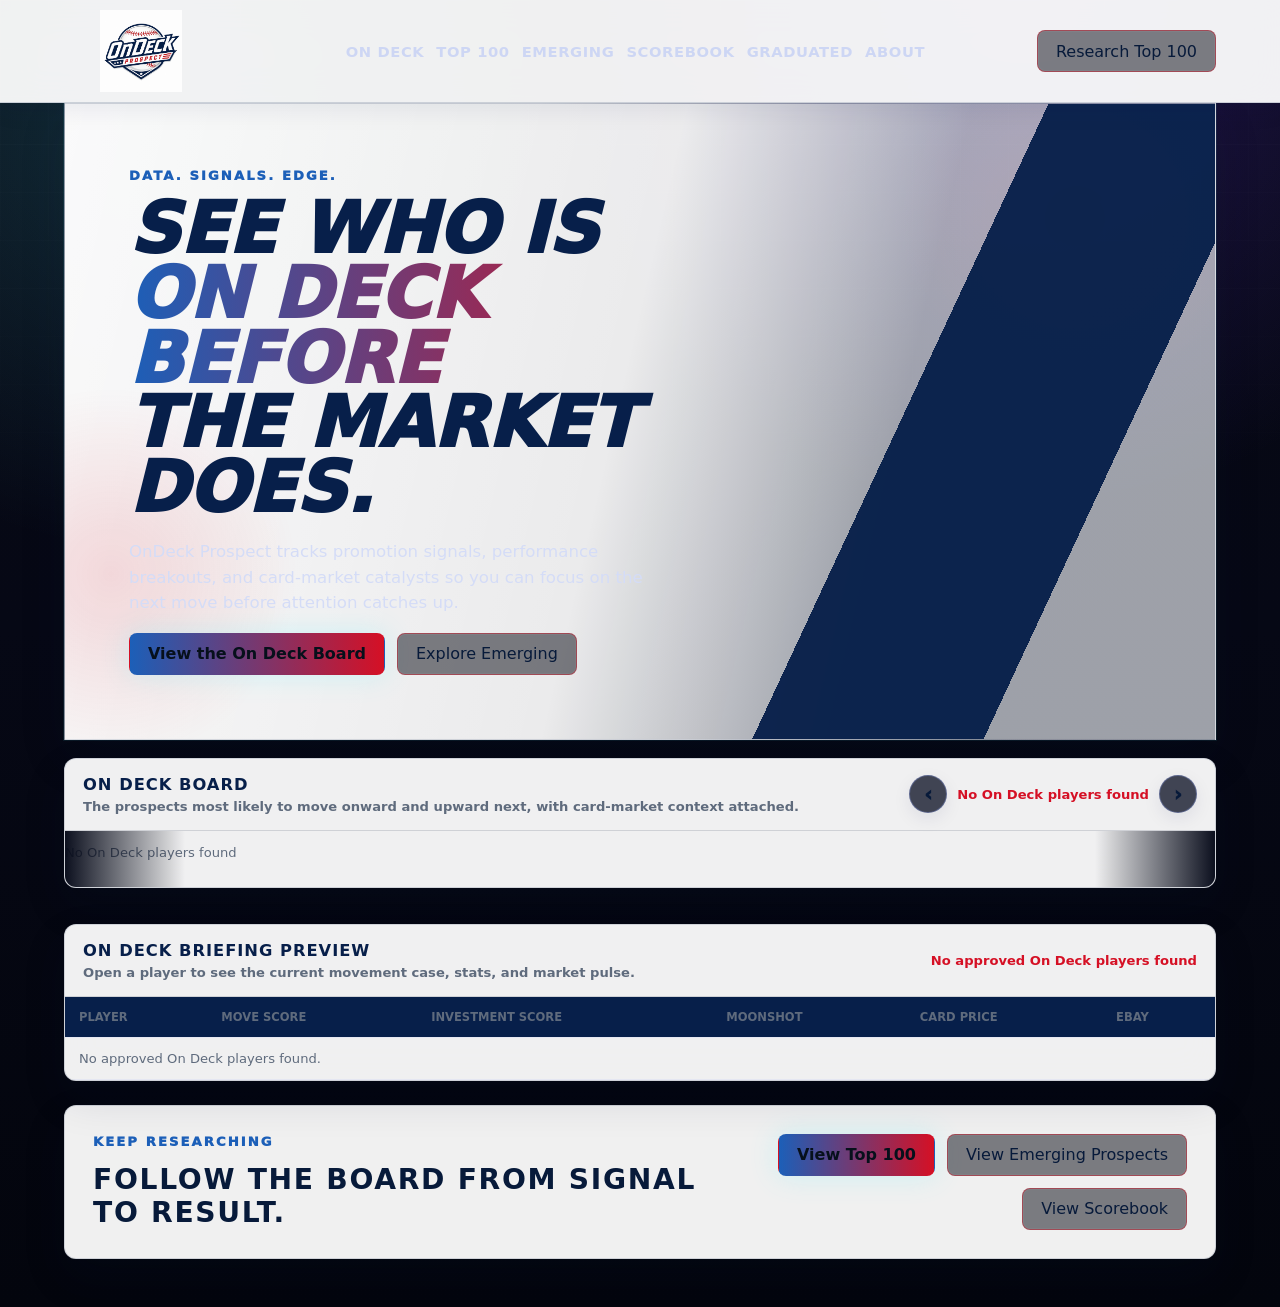
==== commit c855d39e: "Create patriotic redesign test branch" ====
--- a/index.html
+++ b/index.html
@@ -5,13 +5,12 @@
     <meta name="viewport" content="width=device-width, initial-scale=1.0" />
     <title>OnDeck Prospect | On Deck Market Intelligence</title>
     <link rel="icon" type="image/svg+xml" href="./assets/favicon.svg?v=20260626-31" />
-    <link rel="stylesheet" href="./styles.css?v=20260709-ondeck-scores-1" />
+    <link rel="stylesheet" href="./styles.css?v=20260709-patriotic-1" />
   </head>
   <body>
     <header class="app-header">
       <a class="brand-mark" href="./index.html" aria-label="OnDeck Prospect home">
-        <strong>OnDeck</strong>
-        <span>Prospect</span>
+        <img src="./assets/ondeck-logo-patriotic.png" alt="OnDeck Prospect" />
       </a>
       <nav class="main-nav" aria-label="Primary navigation">
         <a href="./index.html" class="active" aria-current="page">On Deck</a>
@@ -107,6 +106,6 @@
       </section>
     </main>
 
-    <script type="module" src="./src/app.js?v=20260709-ondeck-scores-1"></script>
+    <script type="module" src="./src/app.js?v=20260709-ondeck-scores-3"></script>
   </body>
 </html>
--- a/styles.css
+++ b/styles.css
@@ -19,6 +19,349 @@
     sans-serif;
 }
 
+/* Patriotic redesign branch theme tokens and overrides. */
+:root {
+  color-scheme: light;
+  --page: #f7f9fd;
+  --panel: rgba(255, 255, 255, 0.92);
+  --panel-strong: #ffffff;
+  --ink: #071a3a;
+  --muted: #5f6b7d;
+  --line: rgba(7, 26, 58, 0.14);
+  --navy: #071f4a;
+  --navy-2: #0d3472;
+  --royal: #1c5fb8;
+  --patriot-red: #d51025;
+  --red: #d51025;
+  --blue: #0b3a78;
+  --cyan: #1c5fb8;
+  --violet: #d51025;
+  --green: #07883b;
+  --yellow: #e7a900;
+  --shadow: 0 18px 44px rgba(7, 26, 58, 0.12);
+}
+
+body {
+  color: var(--ink);
+  background:
+    radial-gradient(circle at 7% 18%, rgba(213, 16, 37, 0.10), transparent 18rem),
+    radial-gradient(circle at 91% 12%, rgba(7, 31, 74, 0.12), transparent 22rem),
+    linear-gradient(180deg, #ffffff 0%, #f7f9fd 38%, #edf2f8 100%);
+}
+
+body::before {
+  background:
+    linear-gradient(rgba(7, 31, 74, 0.035) 1px, transparent 1px),
+    linear-gradient(90deg, rgba(7, 31, 74, 0.03) 1px, transparent 1px);
+  background-size: 56px 56px;
+  mask-image: linear-gradient(180deg, rgba(0, 0, 0, 0.55), transparent 70%);
+}
+
+.app-header {
+  grid-template-columns: 170px minmax(0, 1fr) auto;
+  padding-block: 10px;
+  border-bottom: 1px solid rgba(7, 31, 74, 0.16);
+  background: rgba(255, 255, 255, 0.94);
+  box-shadow: 0 6px 24px rgba(7, 31, 74, 0.08);
+}
+
+.brand-mark {
+  display: inline-flex;
+  align-items: center;
+  width: 154px;
+}
+
+.brand-mark img {
+  display: block;
+  width: 154px;
+  height: auto;
+  max-height: 82px;
+  object-fit: contain;
+}
+
+.main-nav a {
+  position: relative;
+  color: var(--navy);
+  font-weight: 950;
+  letter-spacing: 0.04em;
+  text-transform: uppercase;
+}
+
+.main-nav a::after {
+  content: "";
+  position: absolute;
+  left: 0;
+  right: 0;
+  bottom: -15px;
+  height: 3px;
+  background: transparent;
+}
+
+.main-nav a:hover,
+.main-nav a.active {
+  color: var(--patriot-red);
+}
+
+.main-nav a.active::after {
+  background: var(--patriot-red);
+}
+
+.button,
+.icon-button {
+  color: var(--navy);
+  border-color: rgba(7, 31, 74, 0.24);
+  background: #ffffff;
+  box-shadow: 0 6px 18px rgba(7, 31, 74, 0.08);
+}
+
+.button.primary {
+  color: #ffffff;
+  background: linear-gradient(90deg, var(--navy), var(--navy-2));
+  box-shadow: 0 12px 26px rgba(7, 31, 74, 0.22);
+}
+
+.button.ghost {
+  color: var(--patriot-red);
+  border-color: rgba(213, 16, 37, 0.45);
+  background: rgba(255, 255, 255, 0.82);
+}
+
+.hero-panel {
+  min-height: clamp(430px, 58vh, 620px);
+  border-color: rgba(7, 31, 74, 0.14);
+  border-radius: 0;
+  background:
+    linear-gradient(103deg, rgba(255, 255, 255, 0.98) 0%, rgba(255, 255, 255, 0.92) 48%, rgba(244, 248, 253, 0.64) 70%),
+    radial-gradient(circle at 88% 18%, rgba(213, 16, 37, 0.16), transparent 11rem),
+    linear-gradient(135deg, rgba(7, 31, 74, 0.10), rgba(255, 255, 255, 0));
+  box-shadow: 0 12px 34px rgba(7, 31, 74, 0.12);
+}
+
+.hero-panel::after {
+  background:
+    linear-gradient(115deg, transparent 0 68%, var(--navy) 68% 84%, transparent 84%),
+    radial-gradient(circle at 4% 74%, rgba(213, 16, 37, 0.14), transparent 12rem);
+  opacity: 0.96;
+}
+
+.hero-copy {
+  max-width: 760px;
+}
+
+.eyebrow {
+  color: var(--patriot-red);
+}
+
+h1 {
+  color: var(--navy);
+  font-style: italic;
+}
+
+h1 span:nth-child(2) {
+  background: none;
+  color: var(--patriot-red);
+}
+
+.hero-copy p:not(.eyebrow),
+.page-hero p:not(.eyebrow) {
+  color: #25344d;
+}
+
+.market-board,
+.table-panel,
+.card-panel,
+.home-cta,
+.team-card,
+.news-panel article,
+.card-market-panel,
+.graduated-grid article,
+.scorebook-section,
+.emerging-board,
+.emerging-note,
+.emerging-summary-grid article {
+  color: var(--ink);
+  border-color: rgba(7, 31, 74, 0.14);
+  background: rgba(255, 255, 255, 0.93);
+  box-shadow: var(--shadow);
+}
+
+.panel-heading {
+  border-color: rgba(7, 31, 74, 0.12);
+}
+
+.panel-heading h2 {
+  color: var(--navy);
+}
+
+.panel-heading span,
+.market-label,
+.market-badge {
+  color: var(--patriot-red);
+}
+
+.market-grid::before {
+  background: linear-gradient(90deg, #f7f9fd, transparent);
+}
+
+.market-grid::after {
+  background: linear-gradient(270deg, #f7f9fd, transparent);
+}
+
+.market-card {
+  border-color: rgba(7, 31, 74, 0.16);
+  background: #ffffff;
+  box-shadow: 0 8px 22px rgba(7, 31, 74, 0.10);
+}
+
+.market-card:hover,
+.market-card:focus-visible {
+  border-color: rgba(213, 16, 37, 0.48);
+  background: #ffffff;
+}
+
+.market-card h3,
+.player-name strong {
+  color: var(--navy);
+}
+
+.market-card p,
+.market-price span,
+.market-card dt,
+.player-name span,
+.muted {
+  color: var(--muted);
+}
+
+.market-price strong {
+  background: none;
+  color: var(--green);
+}
+
+.insight-card-top,
+.player-name {
+  display: flex;
+  align-items: center;
+  gap: 10px;
+}
+
+.player-headshot {
+  flex: 0 0 auto;
+  overflow: hidden;
+  border: 2px solid rgba(7, 31, 74, 0.12);
+  border-radius: 8px;
+  background:
+    linear-gradient(180deg, #ffffff, #e9eef5);
+  object-fit: cover;
+  object-position: center top;
+  box-shadow: 0 5px 12px rgba(7, 31, 74, 0.12);
+}
+
+.player-headshot-table {
+  width: 40px;
+  height: 40px;
+}
+
+.player-headshot-tile {
+  width: 62px;
+  height: 62px;
+}
+
+.player-headshot-profile {
+  width: clamp(86px, 10vw, 128px);
+  height: clamp(86px, 10vw, 128px);
+  align-self: center;
+}
+
+.player-headshot-fallback {
+  display: inline-flex;
+  align-items: center;
+  justify-content: center;
+  color: #ffffff;
+  background: linear-gradient(135deg, var(--navy), var(--royal));
+  font-weight: 950;
+}
+
+table {
+  color: var(--ink);
+}
+
+th {
+  color: #ffffff;
+  background: var(--navy);
+}
+
+td {
+  border-bottom-color: rgba(7, 31, 74, 0.12);
+}
+
+tbody tr:hover,
+tbody tr.selected {
+  background: rgba(213, 16, 37, 0.06);
+}
+
+.score-pill.score-high {
+  color: #ffffff;
+  background: var(--green);
+}
+
+.score-pill.score-medium {
+  color: var(--navy);
+  background: #ffd84d;
+}
+
+.score-pill.score-low {
+  color: #ffffff;
+  background: var(--patriot-red);
+}
+
+.moonshot-stars {
+  color: var(--patriot-red);
+}
+
+.ebay-button {
+  color: #ffffff;
+  background: var(--green);
+  border-color: transparent;
+}
+
+.odp-card-shell {
+  color: var(--ink);
+}
+
+.odp-card-frame {
+  border-color: rgba(7, 31, 74, 0.28);
+  background: #ffffff;
+}
+
+.odp-card-header {
+  grid-template-columns: auto minmax(0, 1fr) auto;
+  align-items: center;
+}
+
+@media (max-width: 860px) {
+  .app-header {
+    grid-template-columns: 1fr;
+    justify-items: center;
+  }
+
+  .brand-mark,
+  .brand-mark img {
+    width: 132px;
+  }
+
+  .hero-panel {
+    min-height: auto;
+  }
+
+  .hero-panel::after {
+    opacity: 0.34;
+  }
+
+  .odp-card-header {
+    grid-template-columns: 1fr;
+  }
+}
+
 * {
   box-sizing: border-box;
 }
@@ -4467,3 +4810,106 @@
     padding: 12px;
   }
 }
+
+/* Final patriotic branch cascade pass: keep these after legacy responsive rules. */
+.app-header {
+  grid-template-columns: 170px minmax(0, 1fr) auto;
+  padding-block: 10px;
+  background: rgba(255, 255, 255, 0.94);
+  border-bottom-color: rgba(7, 31, 74, 0.16);
+  box-shadow: 0 6px 24px rgba(7, 31, 74, 0.08);
+}
+
+.brand-mark,
+.brand-mark img {
+  width: 154px;
+}
+
+.hero-panel {
+  min-height: clamp(430px, 58vh, 620px);
+  border-color: rgba(7, 31, 74, 0.14);
+  border-radius: 0;
+  background:
+    linear-gradient(103deg, rgba(255, 255, 255, 0.98) 0%, rgba(255, 255, 255, 0.92) 48%, rgba(244, 248, 253, 0.64) 70%),
+    radial-gradient(circle at 88% 18%, rgba(213, 16, 37, 0.16), transparent 11rem),
+    linear-gradient(135deg, rgba(7, 31, 74, 0.10), rgba(255, 255, 255, 0));
+}
+
+.hero-panel::after {
+  background:
+    linear-gradient(115deg, transparent 0 68%, var(--navy) 68% 84%, transparent 84%),
+    radial-gradient(circle at 4% 74%, rgba(213, 16, 37, 0.14), transparent 12rem);
+}
+
+.market-board,
+.table-panel,
+.card-panel,
+.home-cta,
+.market-card {
+  color: var(--ink);
+  border-color: rgba(7, 31, 74, 0.14);
+  background: rgba(255, 255, 255, 0.94);
+  box-shadow: var(--shadow);
+}
+
+.insight-card-top,
+.player-name {
+  display: flex;
+  align-items: center;
+  gap: 10px;
+}
+
+.player-headshot {
+  flex: 0 0 auto;
+  overflow: hidden;
+  border: 2px solid rgba(7, 31, 74, 0.12);
+  border-radius: 8px;
+  background: linear-gradient(180deg, #ffffff, #e9eef5);
+  object-fit: cover;
+  object-position: center top;
+}
+
+.player-headshot-table {
+  width: 40px;
+  height: 40px;
+}
+
+.player-headshot-tile {
+  width: 62px;
+  height: 62px;
+}
+
+.player-headshot-profile {
+  width: clamp(86px, 10vw, 128px);
+  height: clamp(86px, 10vw, 128px);
+  align-self: center;
+}
+
+.player-headshot-fallback {
+  display: inline-flex;
+  align-items: center;
+  justify-content: center;
+  color: #ffffff;
+  background: linear-gradient(135deg, var(--navy), var(--royal));
+  font-weight: 950;
+}
+
+@media (max-width: 860px) {
+  .app-header {
+    grid-template-columns: 1fr;
+    justify-items: center;
+  }
+
+  .brand-mark,
+  .brand-mark img {
+    width: 132px;
+  }
+
+  .hero-panel {
+    min-height: auto;
+  }
+
+  .odp-card-header {
+    grid-template-columns: 1fr;
+  }
+}
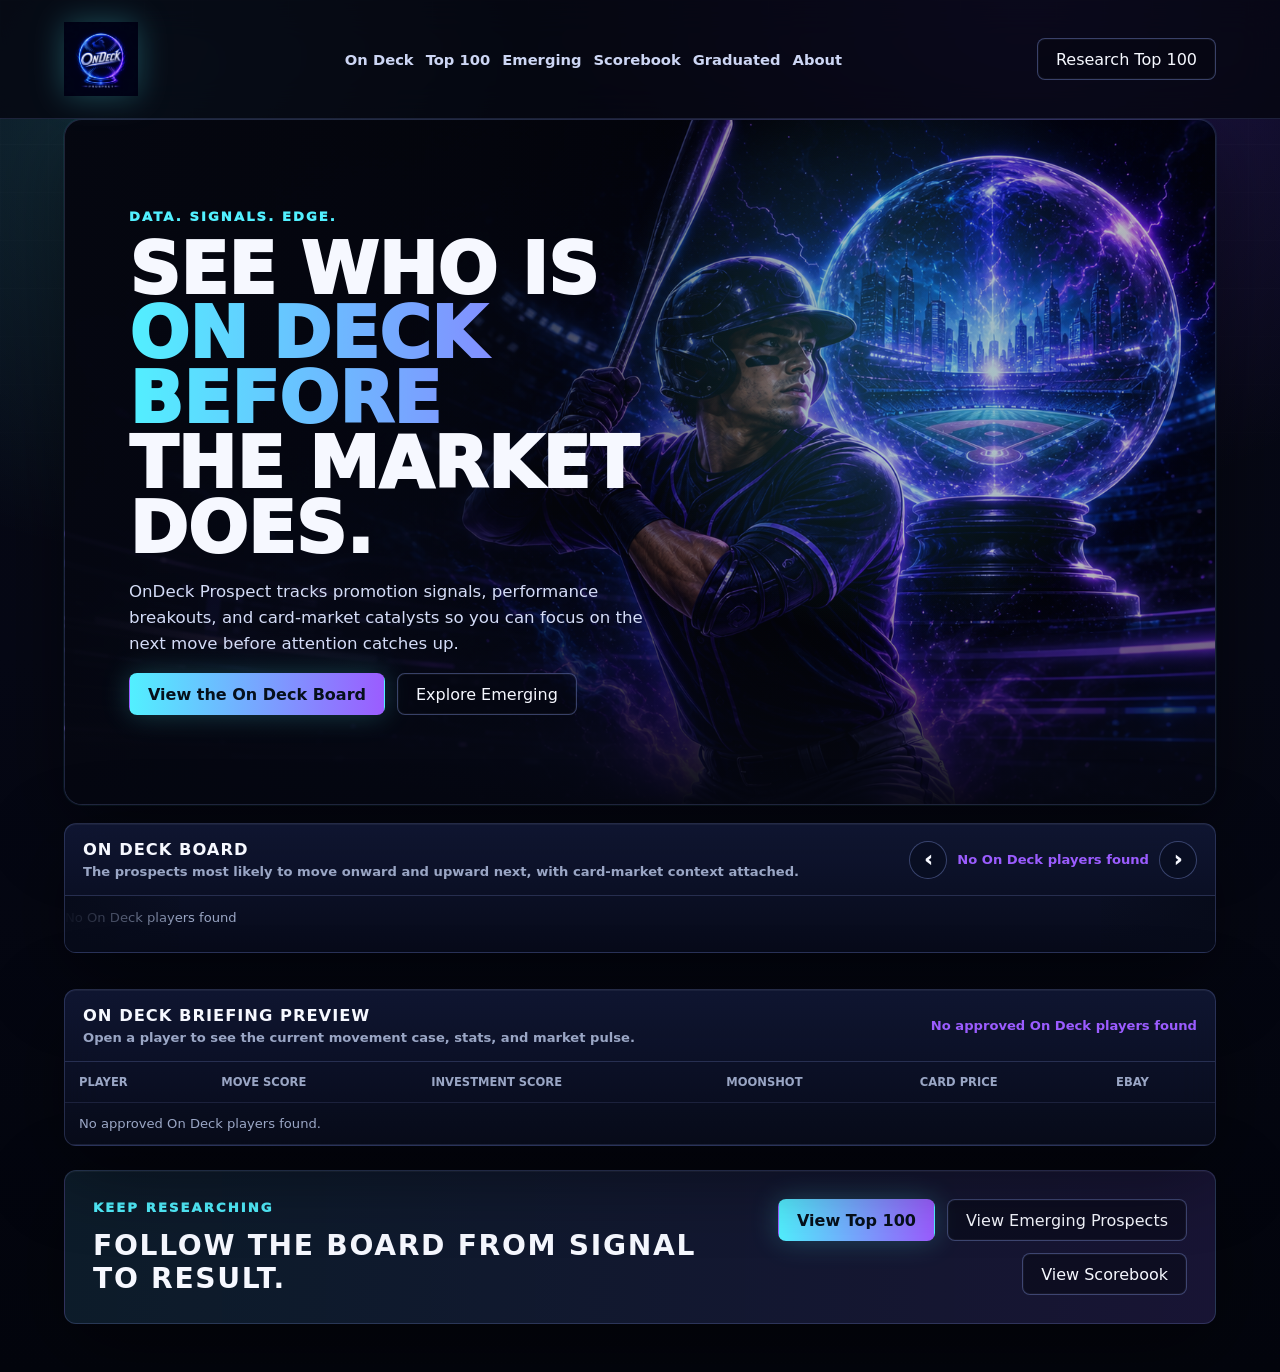
==== commit e4b9894a: "Add crystal logo to site header" ====
--- a/index.html
+++ b/index.html
@@ -5,12 +5,12 @@
     <meta name="viewport" content="width=device-width, initial-scale=1.0" />
     <title>OnDeck Prospect | On Deck Market Intelligence</title>
     <link rel="icon" type="image/svg+xml" href="./assets/favicon.svg?v=20260626-31" />
-    <link rel="stylesheet" href="./styles.css?v=20260709-patriotic-1" />
+    <link rel="stylesheet" href="./styles.css?v=20260709-crystal-logo-1" />
   </head>
   <body>
     <header class="app-header">
       <a class="brand-mark" href="./index.html" aria-label="OnDeck Prospect home">
-        <img src="./assets/ondeck-logo-patriotic.png" alt="OnDeck Prospect" />
+        <img src="./assets/ondeck-crystal-logo.png" alt="OnDeck Prospect" />
       </a>
       <nav class="main-nav" aria-label="Primary navigation">
         <a href="./index.html" class="active" aria-current="page">On Deck</a>
--- a/styles.css
+++ b/styles.css
@@ -19,349 +19,6 @@
     sans-serif;
 }
 
-/* Patriotic redesign branch theme tokens and overrides. */
-:root {
-  color-scheme: light;
-  --page: #f7f9fd;
-  --panel: rgba(255, 255, 255, 0.92);
-  --panel-strong: #ffffff;
-  --ink: #071a3a;
-  --muted: #5f6b7d;
-  --line: rgba(7, 26, 58, 0.14);
-  --navy: #071f4a;
-  --navy-2: #0d3472;
-  --royal: #1c5fb8;
-  --patriot-red: #d51025;
-  --red: #d51025;
-  --blue: #0b3a78;
-  --cyan: #1c5fb8;
-  --violet: #d51025;
-  --green: #07883b;
-  --yellow: #e7a900;
-  --shadow: 0 18px 44px rgba(7, 26, 58, 0.12);
-}
-
-body {
-  color: var(--ink);
-  background:
-    radial-gradient(circle at 7% 18%, rgba(213, 16, 37, 0.10), transparent 18rem),
-    radial-gradient(circle at 91% 12%, rgba(7, 31, 74, 0.12), transparent 22rem),
-    linear-gradient(180deg, #ffffff 0%, #f7f9fd 38%, #edf2f8 100%);
-}
-
-body::before {
-  background:
-    linear-gradient(rgba(7, 31, 74, 0.035) 1px, transparent 1px),
-    linear-gradient(90deg, rgba(7, 31, 74, 0.03) 1px, transparent 1px);
-  background-size: 56px 56px;
-  mask-image: linear-gradient(180deg, rgba(0, 0, 0, 0.55), transparent 70%);
-}
-
-.app-header {
-  grid-template-columns: 170px minmax(0, 1fr) auto;
-  padding-block: 10px;
-  border-bottom: 1px solid rgba(7, 31, 74, 0.16);
-  background: rgba(255, 255, 255, 0.94);
-  box-shadow: 0 6px 24px rgba(7, 31, 74, 0.08);
-}
-
-.brand-mark {
-  display: inline-flex;
-  align-items: center;
-  width: 154px;
-}
-
-.brand-mark img {
-  display: block;
-  width: 154px;
-  height: auto;
-  max-height: 82px;
-  object-fit: contain;
-}
-
-.main-nav a {
-  position: relative;
-  color: var(--navy);
-  font-weight: 950;
-  letter-spacing: 0.04em;
-  text-transform: uppercase;
-}
-
-.main-nav a::after {
-  content: "";
-  position: absolute;
-  left: 0;
-  right: 0;
-  bottom: -15px;
-  height: 3px;
-  background: transparent;
-}
-
-.main-nav a:hover,
-.main-nav a.active {
-  color: var(--patriot-red);
-}
-
-.main-nav a.active::after {
-  background: var(--patriot-red);
-}
-
-.button,
-.icon-button {
-  color: var(--navy);
-  border-color: rgba(7, 31, 74, 0.24);
-  background: #ffffff;
-  box-shadow: 0 6px 18px rgba(7, 31, 74, 0.08);
-}
-
-.button.primary {
-  color: #ffffff;
-  background: linear-gradient(90deg, var(--navy), var(--navy-2));
-  box-shadow: 0 12px 26px rgba(7, 31, 74, 0.22);
-}
-
-.button.ghost {
-  color: var(--patriot-red);
-  border-color: rgba(213, 16, 37, 0.45);
-  background: rgba(255, 255, 255, 0.82);
-}
-
-.hero-panel {
-  min-height: clamp(430px, 58vh, 620px);
-  border-color: rgba(7, 31, 74, 0.14);
-  border-radius: 0;
-  background:
-    linear-gradient(103deg, rgba(255, 255, 255, 0.98) 0%, rgba(255, 255, 255, 0.92) 48%, rgba(244, 248, 253, 0.64) 70%),
-    radial-gradient(circle at 88% 18%, rgba(213, 16, 37, 0.16), transparent 11rem),
-    linear-gradient(135deg, rgba(7, 31, 74, 0.10), rgba(255, 255, 255, 0));
-  box-shadow: 0 12px 34px rgba(7, 31, 74, 0.12);
-}
-
-.hero-panel::after {
-  background:
-    linear-gradient(115deg, transparent 0 68%, var(--navy) 68% 84%, transparent 84%),
-    radial-gradient(circle at 4% 74%, rgba(213, 16, 37, 0.14), transparent 12rem);
-  opacity: 0.96;
-}
-
-.hero-copy {
-  max-width: 760px;
-}
-
-.eyebrow {
-  color: var(--patriot-red);
-}
-
-h1 {
-  color: var(--navy);
-  font-style: italic;
-}
-
-h1 span:nth-child(2) {
-  background: none;
-  color: var(--patriot-red);
-}
-
-.hero-copy p:not(.eyebrow),
-.page-hero p:not(.eyebrow) {
-  color: #25344d;
-}
-
-.market-board,
-.table-panel,
-.card-panel,
-.home-cta,
-.team-card,
-.news-panel article,
-.card-market-panel,
-.graduated-grid article,
-.scorebook-section,
-.emerging-board,
-.emerging-note,
-.emerging-summary-grid article {
-  color: var(--ink);
-  border-color: rgba(7, 31, 74, 0.14);
-  background: rgba(255, 255, 255, 0.93);
-  box-shadow: var(--shadow);
-}
-
-.panel-heading {
-  border-color: rgba(7, 31, 74, 0.12);
-}
-
-.panel-heading h2 {
-  color: var(--navy);
-}
-
-.panel-heading span,
-.market-label,
-.market-badge {
-  color: var(--patriot-red);
-}
-
-.market-grid::before {
-  background: linear-gradient(90deg, #f7f9fd, transparent);
-}
-
-.market-grid::after {
-  background: linear-gradient(270deg, #f7f9fd, transparent);
-}
-
-.market-card {
-  border-color: rgba(7, 31, 74, 0.16);
-  background: #ffffff;
-  box-shadow: 0 8px 22px rgba(7, 31, 74, 0.10);
-}
-
-.market-card:hover,
-.market-card:focus-visible {
-  border-color: rgba(213, 16, 37, 0.48);
-  background: #ffffff;
-}
-
-.market-card h3,
-.player-name strong {
-  color: var(--navy);
-}
-
-.market-card p,
-.market-price span,
-.market-card dt,
-.player-name span,
-.muted {
-  color: var(--muted);
-}
-
-.market-price strong {
-  background: none;
-  color: var(--green);
-}
-
-.insight-card-top,
-.player-name {
-  display: flex;
-  align-items: center;
-  gap: 10px;
-}
-
-.player-headshot {
-  flex: 0 0 auto;
-  overflow: hidden;
-  border: 2px solid rgba(7, 31, 74, 0.12);
-  border-radius: 8px;
-  background:
-    linear-gradient(180deg, #ffffff, #e9eef5);
-  object-fit: cover;
-  object-position: center top;
-  box-shadow: 0 5px 12px rgba(7, 31, 74, 0.12);
-}
-
-.player-headshot-table {
-  width: 40px;
-  height: 40px;
-}
-
-.player-headshot-tile {
-  width: 62px;
-  height: 62px;
-}
-
-.player-headshot-profile {
-  width: clamp(86px, 10vw, 128px);
-  height: clamp(86px, 10vw, 128px);
-  align-self: center;
-}
-
-.player-headshot-fallback {
-  display: inline-flex;
-  align-items: center;
-  justify-content: center;
-  color: #ffffff;
-  background: linear-gradient(135deg, var(--navy), var(--royal));
-  font-weight: 950;
-}
-
-table {
-  color: var(--ink);
-}
-
-th {
-  color: #ffffff;
-  background: var(--navy);
-}
-
-td {
-  border-bottom-color: rgba(7, 31, 74, 0.12);
-}
-
-tbody tr:hover,
-tbody tr.selected {
-  background: rgba(213, 16, 37, 0.06);
-}
-
-.score-pill.score-high {
-  color: #ffffff;
-  background: var(--green);
-}
-
-.score-pill.score-medium {
-  color: var(--navy);
-  background: #ffd84d;
-}
-
-.score-pill.score-low {
-  color: #ffffff;
-  background: var(--patriot-red);
-}
-
-.moonshot-stars {
-  color: var(--patriot-red);
-}
-
-.ebay-button {
-  color: #ffffff;
-  background: var(--green);
-  border-color: transparent;
-}
-
-.odp-card-shell {
-  color: var(--ink);
-}
-
-.odp-card-frame {
-  border-color: rgba(7, 31, 74, 0.28);
-  background: #ffffff;
-}
-
-.odp-card-header {
-  grid-template-columns: auto minmax(0, 1fr) auto;
-  align-items: center;
-}
-
-@media (max-width: 860px) {
-  .app-header {
-    grid-template-columns: 1fr;
-    justify-items: center;
-  }
-
-  .brand-mark,
-  .brand-mark img {
-    width: 132px;
-  }
-
-  .hero-panel {
-    min-height: auto;
-  }
-
-  .hero-panel::after {
-    opacity: 0.34;
-  }
-
-  .odp-card-header {
-    grid-template-columns: 1fr;
-  }
-}
-
 * {
   box-sizing: border-box;
 }
@@ -418,27 +75,19 @@
 }
 
 .brand-mark {
-  display: grid;
-  gap: 0;
-  text-transform: uppercase;
-}
-
-.brand-mark strong {
-  font-size: clamp(1.4rem, 2.5vw, 2.1rem);
-  font-style: italic;
-  font-weight: 950;
-  line-height: 0.9;
-  background: linear-gradient(90deg, #fff, var(--cyan), var(--violet));
-  -webkit-background-clip: text;
-  background-clip: text;
-  color: transparent;
-}
-
-.brand-mark span {
-  color: #dce5ff;
-  font-size: 0.72rem;
-  font-weight: 900;
-  letter-spacing: 0.42em;
+  display: inline-flex;
+  align-items: center;
+  width: clamp(64px, 7vw, 86px);
+  min-width: 64px;
+}
+
+.brand-mark img {
+  display: block;
+  width: auto;
+  max-width: 100%;
+  height: clamp(54px, 6vw, 74px);
+  object-fit: contain;
+  filter: drop-shadow(0 0 16px rgba(82, 240, 255, 0.28));
 }
 
 .main-nav,
@@ -4299,13 +3948,9 @@
     padding: 16px;
   }
 
-  .brand-mark strong {
-    font-size: 1.45rem;
-  }
-
-  .brand-mark span {
-    font-size: 0.6rem;
-    letter-spacing: 0.34em;
+  .brand-mark {
+    width: 58px;
+    min-width: 58px;
   }
 
   .main-nav {
@@ -4810,106 +4455,3 @@
     padding: 12px;
   }
 }
-
-/* Final patriotic branch cascade pass: keep these after legacy responsive rules. */
-.app-header {
-  grid-template-columns: 170px minmax(0, 1fr) auto;
-  padding-block: 10px;
-  background: rgba(255, 255, 255, 0.94);
-  border-bottom-color: rgba(7, 31, 74, 0.16);
-  box-shadow: 0 6px 24px rgba(7, 31, 74, 0.08);
-}
-
-.brand-mark,
-.brand-mark img {
-  width: 154px;
-}
-
-.hero-panel {
-  min-height: clamp(430px, 58vh, 620px);
-  border-color: rgba(7, 31, 74, 0.14);
-  border-radius: 0;
-  background:
-    linear-gradient(103deg, rgba(255, 255, 255, 0.98) 0%, rgba(255, 255, 255, 0.92) 48%, rgba(244, 248, 253, 0.64) 70%),
-    radial-gradient(circle at 88% 18%, rgba(213, 16, 37, 0.16), transparent 11rem),
-    linear-gradient(135deg, rgba(7, 31, 74, 0.10), rgba(255, 255, 255, 0));
-}
-
-.hero-panel::after {
-  background:
-    linear-gradient(115deg, transparent 0 68%, var(--navy) 68% 84%, transparent 84%),
-    radial-gradient(circle at 4% 74%, rgba(213, 16, 37, 0.14), transparent 12rem);
-}
-
-.market-board,
-.table-panel,
-.card-panel,
-.home-cta,
-.market-card {
-  color: var(--ink);
-  border-color: rgba(7, 31, 74, 0.14);
-  background: rgba(255, 255, 255, 0.94);
-  box-shadow: var(--shadow);
-}
-
-.insight-card-top,
-.player-name {
-  display: flex;
-  align-items: center;
-  gap: 10px;
-}
-
-.player-headshot {
-  flex: 0 0 auto;
-  overflow: hidden;
-  border: 2px solid rgba(7, 31, 74, 0.12);
-  border-radius: 8px;
-  background: linear-gradient(180deg, #ffffff, #e9eef5);
-  object-fit: cover;
-  object-position: center top;
-}
-
-.player-headshot-table {
-  width: 40px;
-  height: 40px;
-}
-
-.player-headshot-tile {
-  width: 62px;
-  height: 62px;
-}
-
-.player-headshot-profile {
-  width: clamp(86px, 10vw, 128px);
-  height: clamp(86px, 10vw, 128px);
-  align-self: center;
-}
-
-.player-headshot-fallback {
-  display: inline-flex;
-  align-items: center;
-  justify-content: center;
-  color: #ffffff;
-  background: linear-gradient(135deg, var(--navy), var(--royal));
-  font-weight: 950;
-}
-
-@media (max-width: 860px) {
-  .app-header {
-    grid-template-columns: 1fr;
-    justify-items: center;
-  }
-
-  .brand-mark,
-  .brand-mark img {
-    width: 132px;
-  }
-
-  .hero-panel {
-    min-height: auto;
-  }
-
-  .odp-card-header {
-    grid-template-columns: 1fr;
-  }
-}
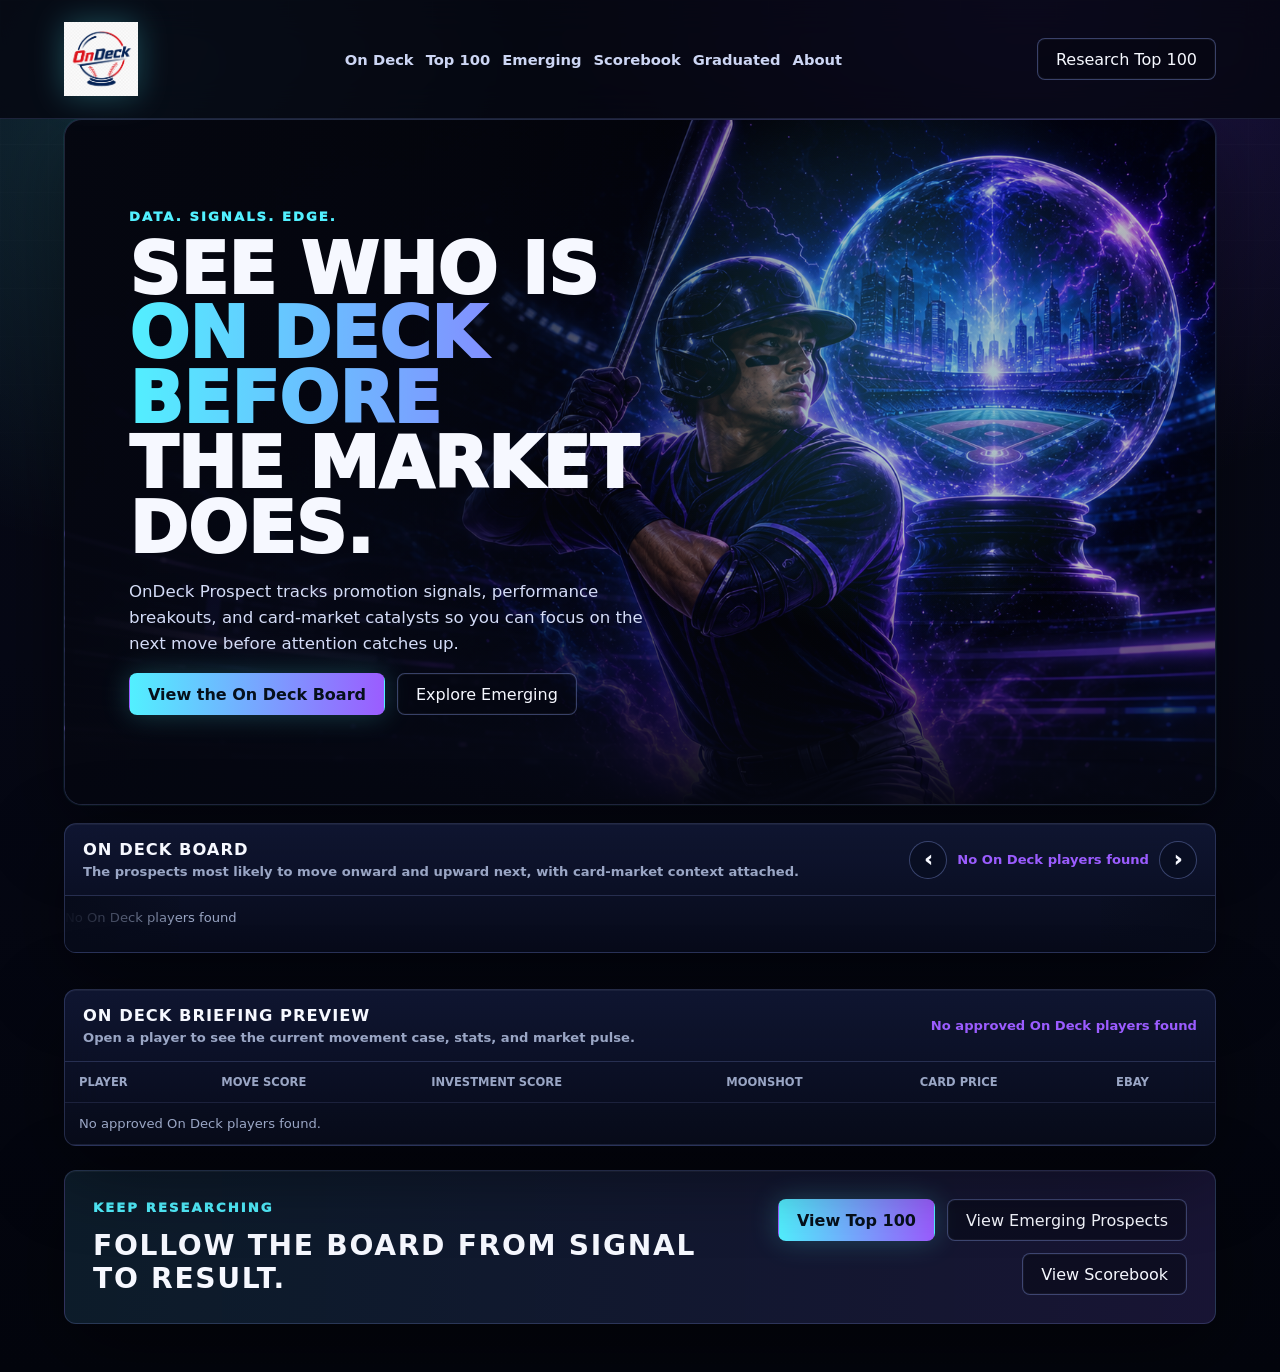
==== commit e6600eb5: "Update header logo artwork" ====
--- a/index.html
+++ b/index.html
@@ -5,12 +5,12 @@
     <meta name="viewport" content="width=device-width, initial-scale=1.0" />
     <title>OnDeck Prospect | On Deck Market Intelligence</title>
     <link rel="icon" type="image/svg+xml" href="./assets/favicon.svg?v=20260626-31" />
-    <link rel="stylesheet" href="./styles.css?v=20260709-crystal-logo-1" />
+    <link rel="stylesheet" href="./styles.css?v=20260710-baseball-logo-1" />
   </head>
   <body>
     <header class="app-header">
       <a class="brand-mark" href="./index.html" aria-label="OnDeck Prospect home">
-        <img src="./assets/ondeck-crystal-logo.png" alt="OnDeck Prospect" />
+        <img src="./assets/ondeck-baseball-logo.png" alt="OnDeck Prospect" />
       </a>
       <nav class="main-nav" aria-label="Primary navigation">
         <a href="./index.html" class="active" aria-current="page">On Deck</a>
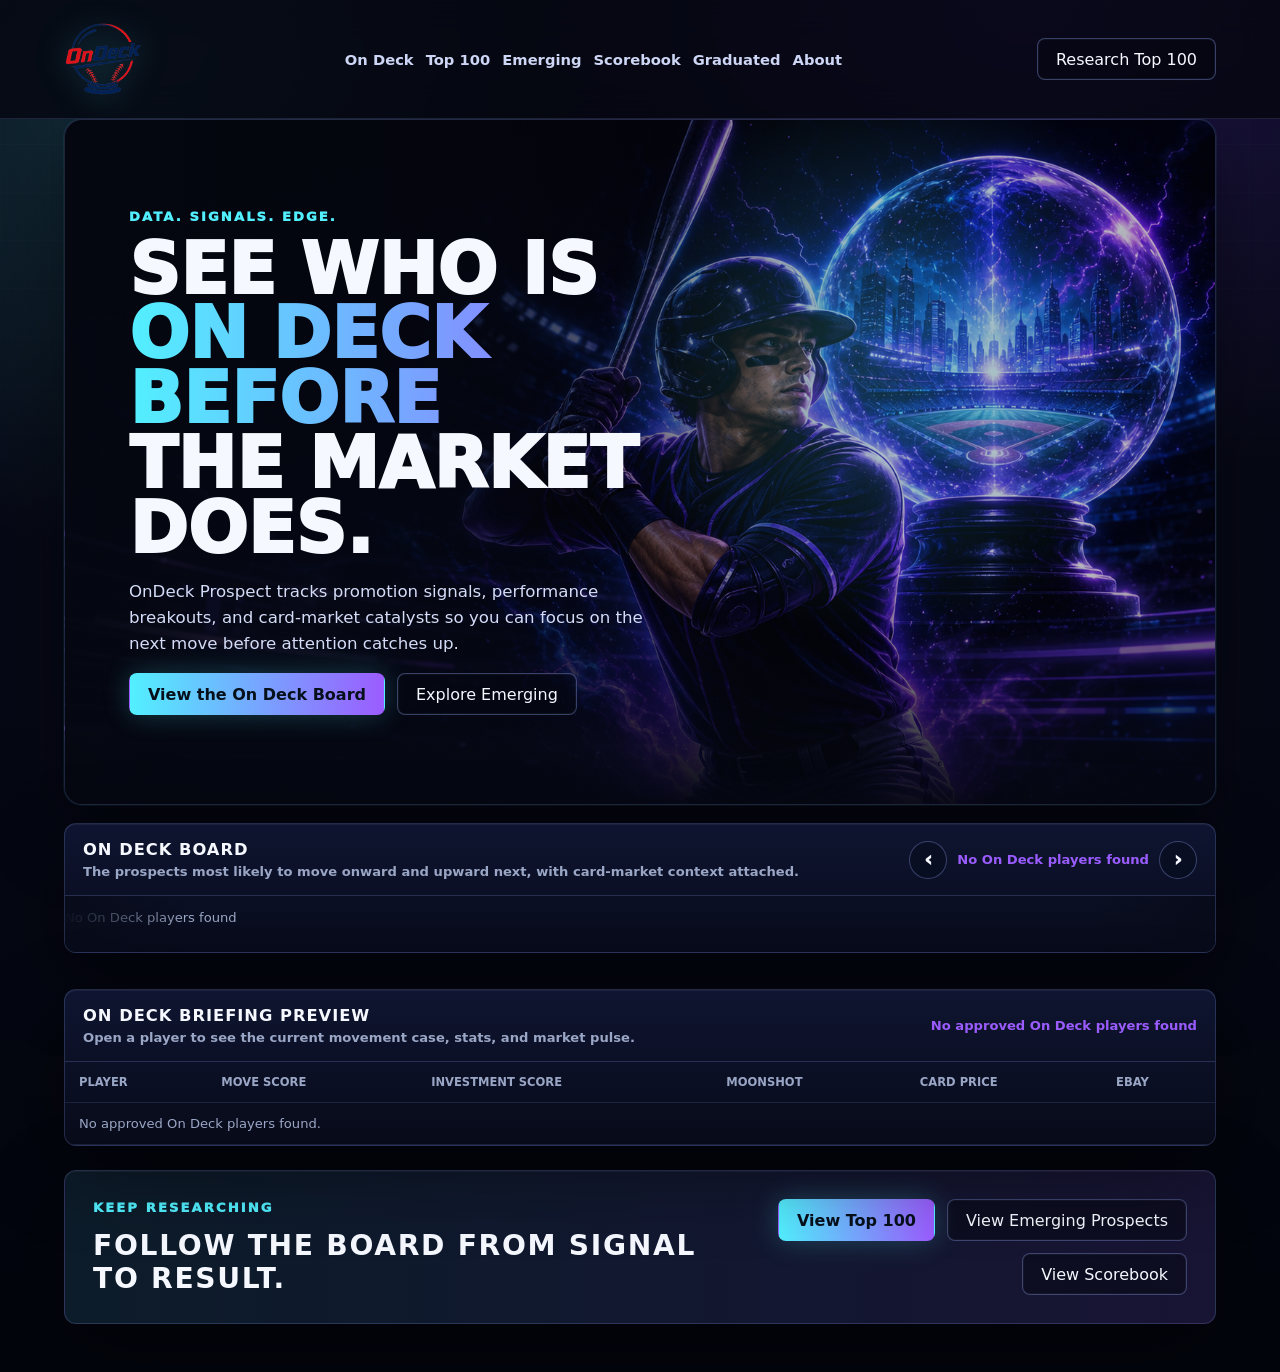
==== commit 9c833511: "Add P&L scorebook ledger" ====
--- a/index.html
+++ b/index.html
@@ -10,7 +10,7 @@
   <body>
     <header class="app-header">
       <a class="brand-mark" href="./index.html" aria-label="OnDeck Prospect home">
-        <img src="./assets/ondeck-baseball-logo.png" alt="OnDeck Prospect" />
+        <img src="./assets/ondeck-baseball-logo-transparent.png" alt="OnDeck Prospect" />
       </a>
       <nav class="main-nav" aria-label="Primary navigation">
         <a href="./index.html" class="active" aria-current="page">On Deck</a>
--- a/styles.css
+++ b/styles.css
@@ -3455,6 +3455,26 @@
   background: var(--yellow);
 }
 
+.scorebook-result.open {
+  color: #06101b;
+  background: var(--cyan);
+}
+
+.pnl-positive {
+  color: var(--green);
+  font-weight: 950;
+}
+
+.pnl-negative {
+  color: #ff6b6b;
+  font-weight: 950;
+}
+
+.pnl-open {
+  color: var(--muted);
+  font-weight: 950;
+}
+
 .market-status {
   color: var(--cyan);
   font-weight: 950;
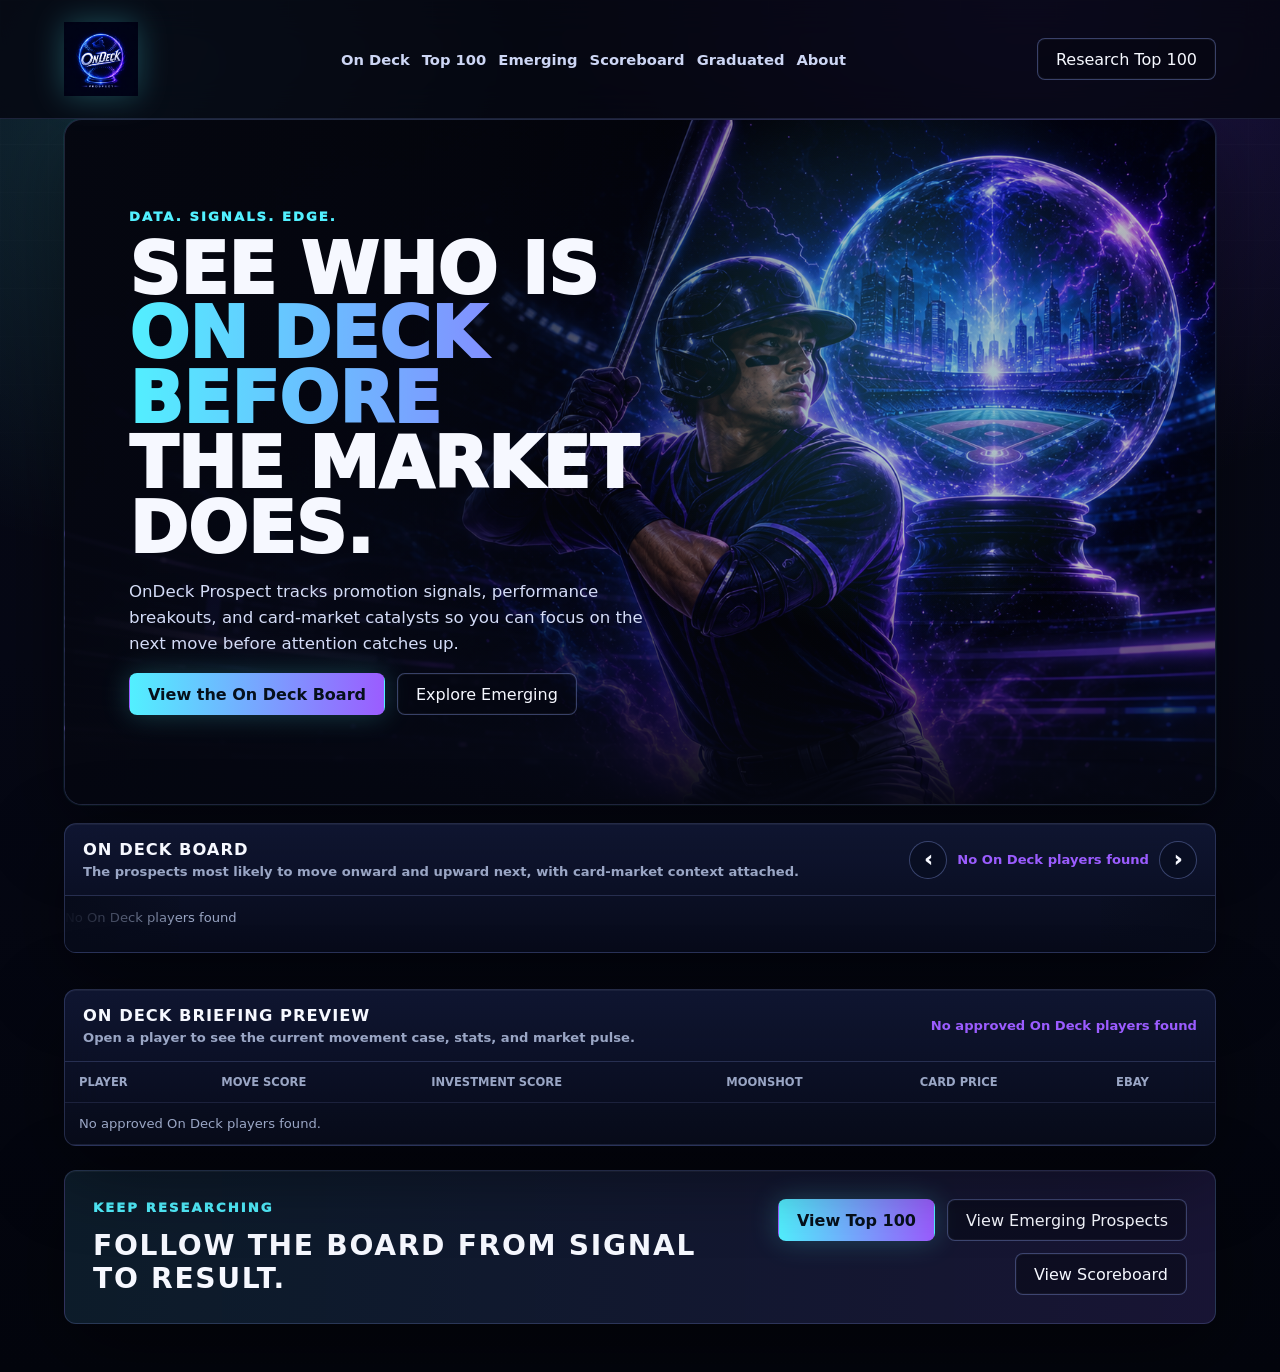
==== commit b2a65d1a: "Refresh scoreboard page and logo" ====
--- a/index.html
+++ b/index.html
@@ -5,18 +5,18 @@
     <meta name="viewport" content="width=device-width, initial-scale=1.0" />
     <title>OnDeck Prospect | On Deck Market Intelligence</title>
     <link rel="icon" type="image/svg+xml" href="./assets/favicon.svg?v=20260626-31" />
-    <link rel="stylesheet" href="./styles.css?v=20260710-baseball-logo-1" />
+    <link rel="stylesheet" href="./styles.css?v=20260720-scoreboard-1" />
   </head>
   <body>
     <header class="app-header">
       <a class="brand-mark" href="./index.html" aria-label="OnDeck Prospect home">
-        <img src="./assets/ondeck-baseball-logo-transparent.png" alt="OnDeck Prospect" />
+        <img src="./assets/ondeck-baseball-logo-transparent.png?v=20260720-crystal-1" alt="OnDeck Prospect" />
       </a>
       <nav class="main-nav" aria-label="Primary navigation">
         <a href="./index.html" class="active" aria-current="page">On Deck</a>
         <a href="./top100.html">Top 100</a>
         <a href="./emerging.html">Emerging</a>
-        <a href="./scorebook.html">Scorebook</a>
+        <a href="./scorebook.html">Scoreboard</a>
         <a href="./graduated.html">Graduated</a>
         <a href="./about.html">About</a>
       </nav>
@@ -101,7 +101,7 @@
         <div class="home-cta-actions">
           <a class="button primary" href="./top100.html">View Top 100</a>
           <a class="button ghost" href="./emerging.html">View Emerging Prospects</a>
-          <a class="button ghost" href="./scorebook.html">View Scorebook</a>
+          <a class="button ghost" href="./scorebook.html">View Scoreboard</a>
         </div>
       </section>
     </main>
--- a/styles.css
+++ b/styles.css
@@ -2300,6 +2300,39 @@
   background: rgba(5, 7, 17, 0.96);
 }
 
+.diagnostic-sort {
+  display: inline-flex;
+  align-items: center;
+  gap: 5px;
+  width: 100%;
+  border: 0;
+  padding: 0;
+  background: transparent;
+  color: inherit;
+  cursor: pointer;
+  font: inherit;
+  text-align: left;
+  text-transform: inherit;
+}
+
+.diagnostic-sort::after {
+  content: "";
+  color: var(--muted);
+  font-size: 0.68rem;
+}
+
+.diagnostic-sort.active {
+  color: var(--accent);
+}
+
+.diagnostic-sort.active[data-direction="asc"]::after {
+  content: "ASC";
+}
+
+.diagnostic-sort.active[data-direction="desc"]::after {
+  content: "DESC";
+}
+
 .diagnostics-table td {
   vertical-align: top;
   font-size: 0.78rem;
@@ -3475,9 +3508,183 @@
   font-weight: 950;
 }
 
+.scorebook-page {
+  min-height: calc(100vh - 98px);
+  background:
+    radial-gradient(circle at 16% 10%, rgba(245, 205, 86, 0.12), transparent 18rem),
+    radial-gradient(circle at 82% 0%, rgba(50, 216, 143, 0.16), transparent 22rem),
+    linear-gradient(180deg, #06160f 0%, #071b12 46%, #04100b 100%);
+}
+
+.scorebook-hero {
+  position: relative;
+  overflow: hidden;
+  min-height: 270px;
+  margin: 14px;
+  border: 3px solid rgba(229, 203, 125, 0.72);
+  border-radius: 16px;
+  box-shadow:
+    inset 0 0 0 2px rgba(255, 255, 255, 0.08),
+    inset 0 -42px 70px rgba(0, 0, 0, 0.28),
+    0 22px 44px rgba(0, 0, 0, 0.28);
+  background:
+    linear-gradient(90deg, rgba(5, 33, 21, 0.95) 0%, rgba(8, 58, 35, 0.88) 54%, rgba(9, 38, 25, 0.78) 100%),
+    repeating-linear-gradient(0deg, rgba(255, 255, 255, 0.035) 0 1px, transparent 1px 7px);
+}
+
+.scorebook-hero::before {
+  content: "ONDECK PROSPECT     P&L     R     H     E";
+  position: absolute;
+  top: 22px;
+  right: clamp(18px, 4vw, 54px);
+  max-width: min(520px, 48vw);
+  border: 1px solid rgba(229, 203, 125, 0.48);
+  border-radius: 10px;
+  padding: 12px 16px;
+  color: #f6d979;
+  background:
+    linear-gradient(180deg, rgba(0, 0, 0, 0.32), rgba(0, 0, 0, 0.12)),
+    repeating-linear-gradient(90deg, transparent 0 66px, rgba(229, 203, 125, 0.28) 66px 67px);
+  font-family: "Courier New", monospace;
+  font-size: clamp(0.68rem, 1.25vw, 1rem);
+  font-weight: 900;
+  letter-spacing: 0.08em;
+  text-align: center;
+}
+
+.scorebook-hero::after {
+  content: "";
+  position: absolute;
+  right: -42px;
+  bottom: -68px;
+  width: clamp(160px, 24vw, 310px);
+  aspect-ratio: 1;
+  border-radius: 50%;
+  border: 2px solid rgba(229, 203, 125, 0.36);
+  background:
+    radial-gradient(circle at 42% 44%, rgba(255, 255, 255, 0.9) 0 2px, transparent 2px),
+    repeating-linear-gradient(54deg, transparent 0 15px, rgba(210, 35, 35, 0.9) 15px 18px, transparent 18px 27px),
+    #efe2c1;
+  opacity: 0.16;
+}
+
+.scorebook-hero .eyebrow {
+  color: #f6d979;
+}
+
+.scorebook-hero h1 {
+  position: relative;
+  max-width: 660px;
+  color: #fff7d6;
+  text-shadow: 0 3px 0 rgba(0, 0, 0, 0.28);
+}
+
+.scorebook-hero p:last-child {
+  position: relative;
+  max-width: 640px;
+  color: #d8f6df;
+}
+
+.scorebook-board {
+  padding: 0 14px 18px;
+}
+
+.scorebook-summary {
+  grid-template-columns: repeat(4, minmax(0, 1fr));
+  padding: 12px;
+  border: 2px solid rgba(229, 203, 125, 0.52);
+  border-radius: 14px;
+  background:
+    linear-gradient(180deg, rgba(7, 33, 20, 0.96), rgba(3, 18, 11, 0.94)),
+    repeating-linear-gradient(0deg, rgba(255, 255, 255, 0.035) 0 1px, transparent 1px 8px);
+}
+
+.scorebook-summary article {
+  border-color: rgba(246, 217, 121, 0.32);
+  border-radius: 8px;
+  background: rgba(0, 0, 0, 0.22);
+  box-shadow: inset 0 0 22px rgba(37, 184, 105, 0.08);
+}
+
+.scorebook-summary span {
+  color: #bfe9c8;
+}
+
+.scorebook-summary strong {
+  color: #f6d979;
+  font-family: "Courier New", monospace;
+  text-shadow: 0 0 14px rgba(246, 217, 121, 0.2);
+}
+
+.scorebook-section {
+  border: 2px solid rgba(229, 203, 125, 0.46);
+  border-radius: 14px;
+  background:
+    linear-gradient(180deg, rgba(7, 39, 24, 0.94), rgba(3, 17, 11, 0.96)),
+    repeating-linear-gradient(0deg, rgba(255, 255, 255, 0.03) 0 1px, transparent 1px 8px);
+  box-shadow: 0 18px 34px rgba(0, 0, 0, 0.24);
+}
+
+.scorebook-section h3 {
+  color: #f6d979;
+  font-family: "Courier New", monospace;
+  letter-spacing: 0.08em;
+  text-transform: uppercase;
+}
+
+.scorebook-section table {
+  min-width: 980px;
+  border-collapse: separate;
+  border-spacing: 0;
+  overflow: hidden;
+  border: 1px solid rgba(229, 203, 125, 0.28);
+  border-radius: 8px;
+}
+
+.scorebook-section th {
+  color: #06160f;
+  background: #e7d083;
+  font-family: "Courier New", monospace;
+}
+
+.scorebook-section td {
+  border-bottom-color: rgba(229, 203, 125, 0.14);
+  color: #ecfff0;
+  background: rgba(0, 0, 0, 0.12);
+}
+
+.scorebook-section tbody tr:hover td {
+  background: rgba(48, 184, 105, 0.12);
+}
+
+.scorebook-result {
+  border-radius: 6px;
+  font-family: "Courier New", monospace;
+}
+
+.scorebook-result.hit {
+  background: #72e072;
+}
+
+.scorebook-result.historical {
+  background: #f6d979;
+}
+
+.scorebook-result.open {
+  background: #76d7ff;
+}
+
 .market-status {
   color: var(--cyan);
   font-weight: 950;
+}
+
+.diagnostic-subtext {
+  display: block;
+  margin-top: 3px;
+  color: var(--muted);
+  font-size: 0.72rem;
+  font-weight: 800;
 }
 
 .market-status.positive {
